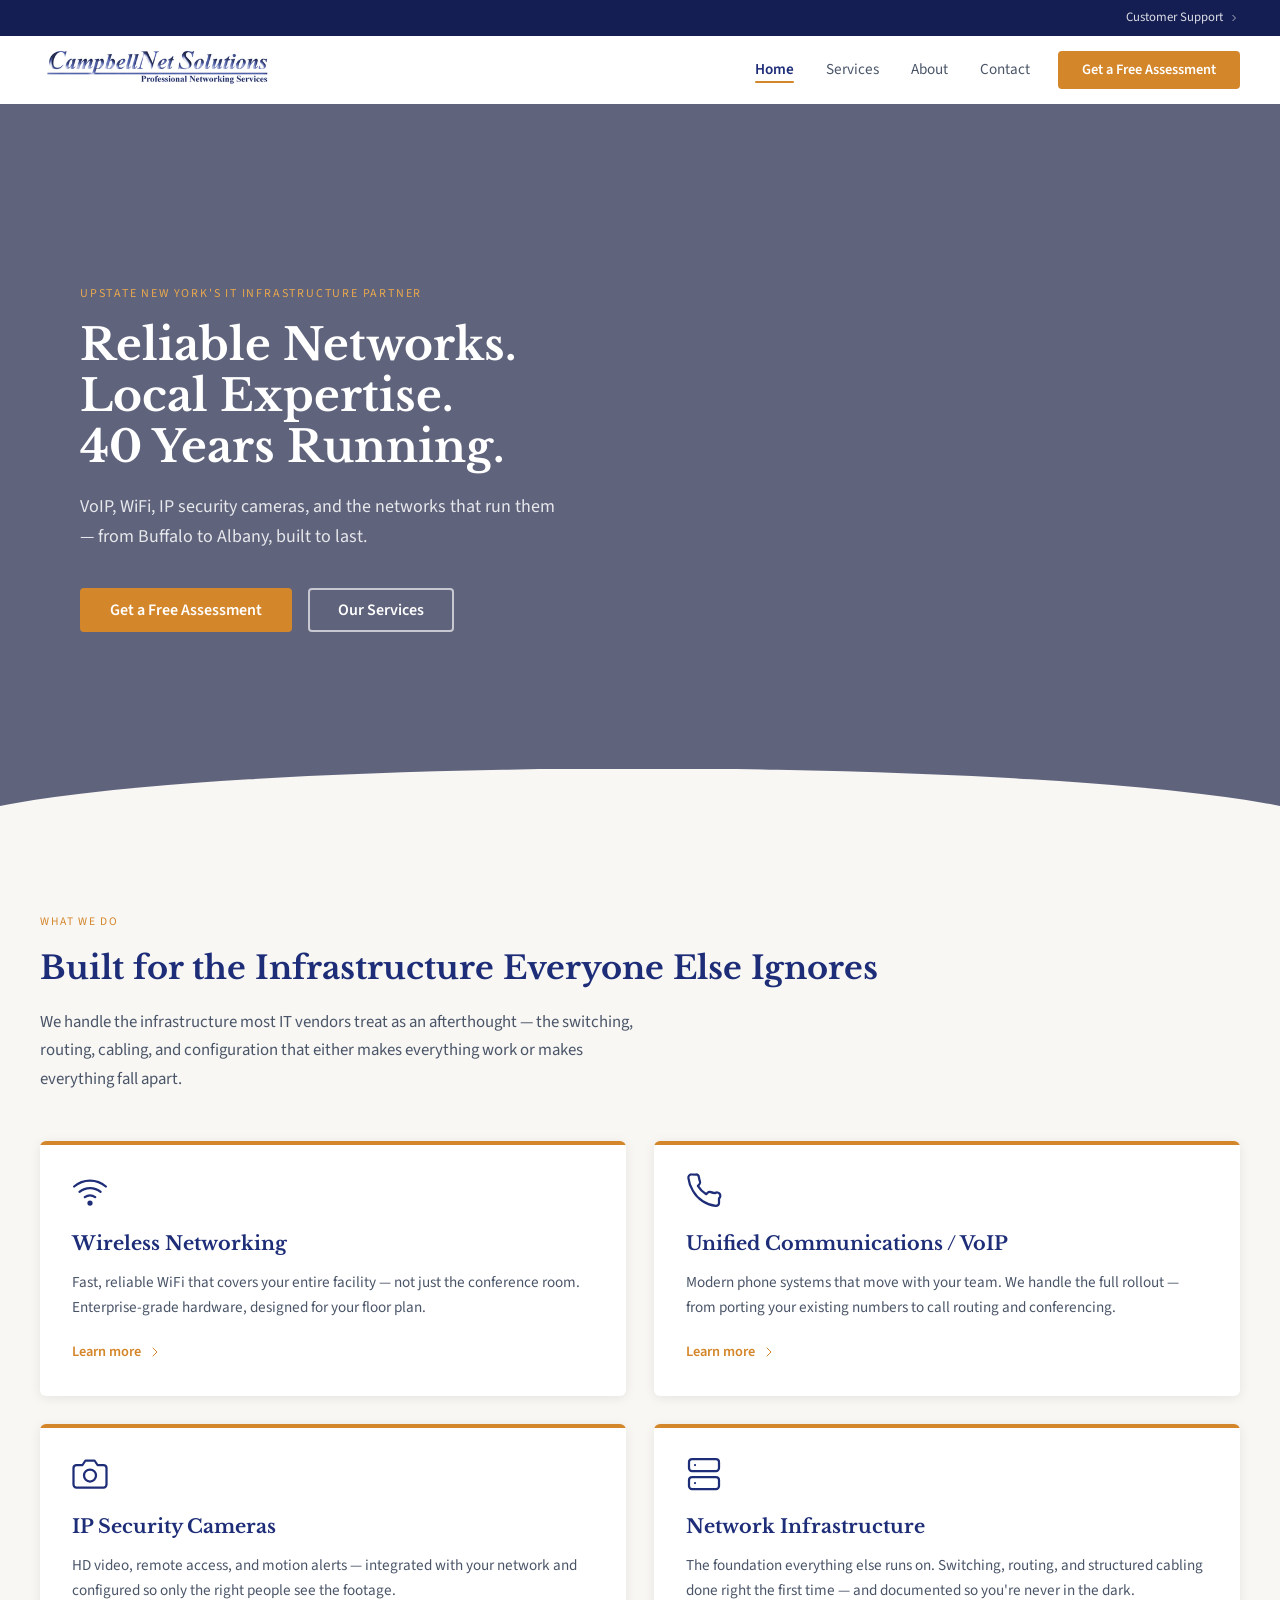
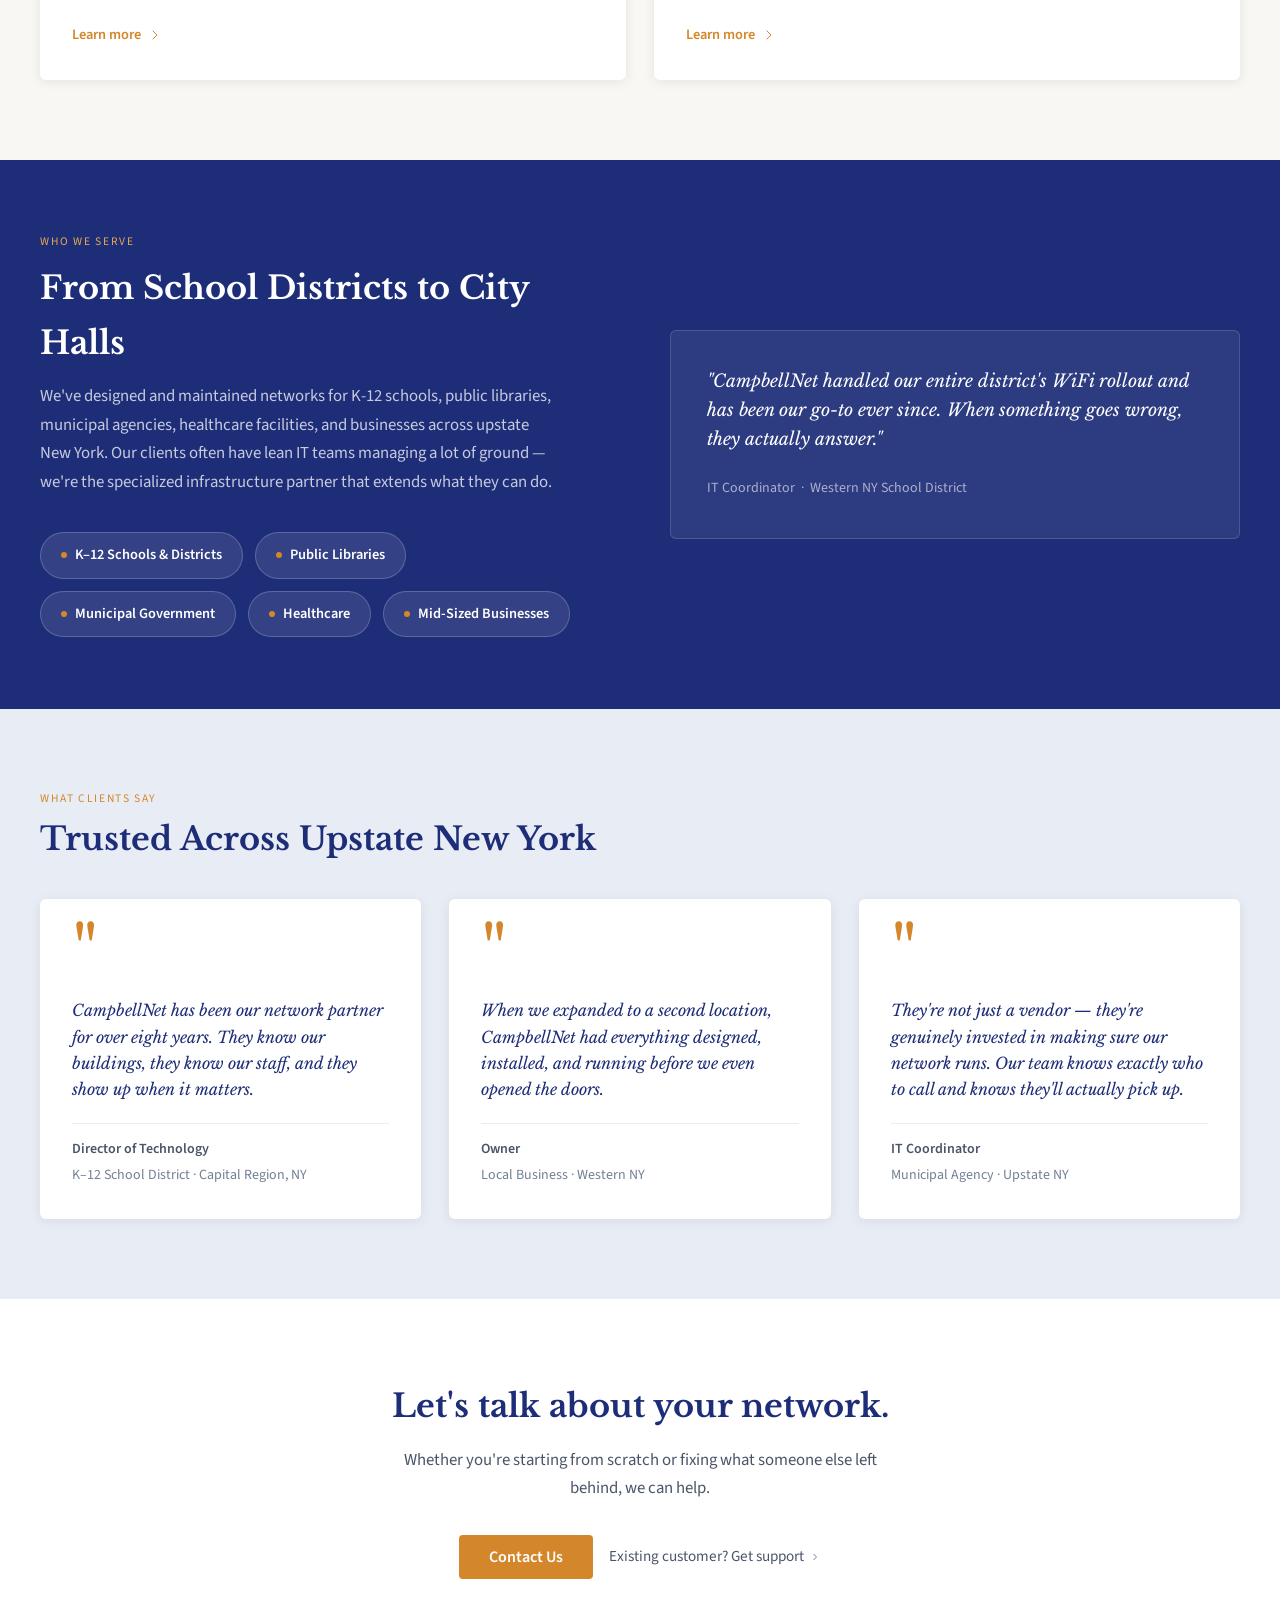
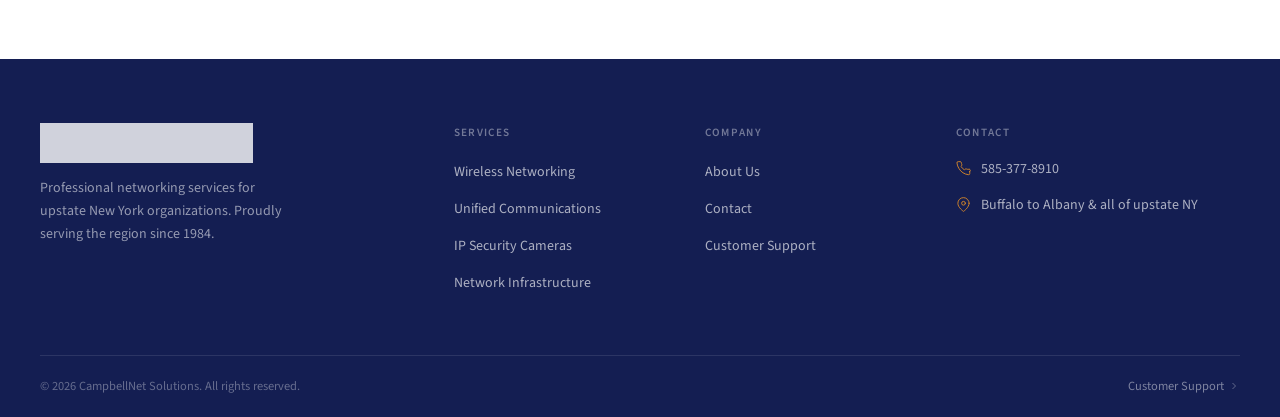
==== index.html @ 4799751d "Initial design system — colors, typography, components" ====
<!DOCTYPE html>
<html lang="en">
<head>
  <meta charset="UTF-8">
  <meta name="viewport" content="width=device-width, initial-scale=1.0">
  <title>CampbellNet Solutions — IT Infrastructure for Upstate New York</title>
  <meta name="description" content="VoIP, enterprise WiFi, IP security cameras, and network infrastructure for businesses, schools, and municipalities from Buffalo to Albany.">
  <link rel="preconnect" href="https://fonts.googleapis.com">
  <link rel="preconnect" href="https://fonts.gstatic.com" crossorigin>
  <link href="https://fonts.googleapis.com/css2?family=Libre+Baskerville:ital,wght@0,400;0,700;1,400&family=Source+Sans+3:wght@400;600;700&family=JetBrains+Mono:wght@400&display=swap" rel="stylesheet">
  <style>
    /* ============================================================
       DESIGN TOKENS
       ============================================================ */
    :root {
      --navy:        #1E2D78;
      --navy-deep:   #141E52;
      --navy-light:  #2E4099;
      --slate:       #4A5568;
      --slate-light: #718096;
      --warm-white:  #F8F7F4;
      --white:       #FFFFFF;
      --steel:       #E8EDF5;
      --amber:       #D4862A;
      --amber-light: #E8A84E;
      --font-display: 'Libre Baskerville', Georgia, serif;
      --font-body:    'Source Sans 3', system-ui, sans-serif;
      --radius:       6px;
      --radius-btn:   4px;
      --shadow:       0 2px 12px rgba(0,0,0,0.08);
      --shadow-hover: 0 6px 24px rgba(0,0,0,0.13);
      --max:          1200px;
    }

    /* ============================================================
       RESET & BASE
       ============================================================ */
    *, *::before, *::after { box-sizing: border-box; margin: 0; padding: 0; }
    html { font-size: 16px; scroll-behavior: smooth; }
    body { font-family: var(--font-body); color: var(--slate); background: var(--warm-white); line-height: 1.7; }
    img { max-width: 100%; display: block; }
    a { color: inherit; text-decoration: none; }

    /* ============================================================
       HEADER
       ============================================================ */
    .site-header {
      position: sticky;
      top: 0;
      z-index: 100;
      transition: box-shadow 200ms;
    }
    .site-header.scrolled { box-shadow: 0 2px 16px rgba(0,0,0,0.12); }

    .utility-bar {
      background: var(--navy-deep);
      height: 36px;
      display: flex;
      align-items: center;
      justify-content: flex-end;
      padding: 0 40px;
    }
    .utility-bar a {
      font-family: var(--font-body);
      font-size: 0.8rem;
      color: rgba(255,255,255,0.85);
      display: flex;
      align-items: center;
      gap: 5px;
      transition: color 200ms;
    }
    .utility-bar a:hover { color: var(--amber-light); }

    .nav-bar {
      background: var(--white);
      height: 68px;
      display: flex;
      align-items: center;
      justify-content: space-between;
      padding: 0 40px;
    }
    .nav-logo img { height: 44px; width: auto; }

    .nav-links {
      display: flex;
      align-items: center;
      gap: 32px;
      list-style: none;
    }
    .nav-links a {
      font-size: 0.95rem;
      color: var(--slate);
      position: relative;
      padding-bottom: 3px;
      transition: color 200ms;
    }
    .nav-links a:hover { color: var(--navy); }
    .nav-links a.active { color: var(--navy); font-weight: 600; }
    .nav-links a.active::after {
      content: '';
      position: absolute;
      bottom: 0; left: 0; right: 0;
      height: 2px;
      background: var(--amber);
      border-radius: 1px;
    }

    .nav-right { display: flex; align-items: center; gap: 28px; }

    /* ============================================================
       BUTTONS
       ============================================================ */
    .btn {
      display: inline-flex;
      align-items: center;
      gap: 8px;
      font-family: var(--font-body);
      font-weight: 600;
      font-size: 1rem;
      padding: 12px 28px;
      border-radius: var(--radius-btn);
      border: 2px solid transparent;
      cursor: pointer;
      transition: all 200ms ease;
      line-height: 1;
    }
    .btn-primary {
      background: var(--amber);
      color: white;
      border-color: var(--amber);
    }
    .btn-primary:hover {
      background: var(--amber-light);
      border-color: var(--amber-light);
      transform: translateY(-1px);
      box-shadow: 0 4px 16px rgba(212,134,42,0.3);
    }
    .btn-sm { padding: 10px 22px; font-size: 0.9rem; }
    .btn-ghost-white {
      background: transparent;
      color: white;
      border-color: rgba(255,255,255,0.65);
    }
    .btn-ghost-white:hover {
      background: rgba(255,255,255,0.12);
      border-color: white;
    }
    .btn-ghost {
      background: transparent;
      color: var(--navy);
      border-color: var(--navy);
    }
    .btn-ghost:hover { background: var(--navy); color: white; }

    /* ============================================================
       HERO
       ============================================================ */
    .hero {
      position: relative;
      min-height: 580px;
      display: flex;
      align-items: center;
      background-image: url('https://images.unsplash.com/photo-1497366216548-37526070297c?w=1600&q=80');
      background-size: cover;
      background-position: center 40%;
      overflow: hidden;
    }
    .hero::before {
      content: '';
      position: absolute;
      inset: 0;
      background: rgba(14, 20, 60, 0.65);
      z-index: 1;
    }
    .hero::after {
      content: '';
      position: absolute;
      bottom: -1px; left: 0; right: 0;
      height: 64px;
      background: var(--warm-white);
      clip-path: ellipse(55% 100% at 50% 100%);
      z-index: 2;
    }
    .hero-content {
      position: relative;
      z-index: 3;
      max-width: var(--max);
      margin: 0 auto;
      padding: 100px 40px 120px;
      width: 100%;
    }
    .hero-eyebrow {
      font-family: var(--font-body);
      font-size: 0.75rem;
      letter-spacing: 0.15em;
      text-transform: uppercase;
      color: var(--amber-light);
      display: block;
      margin-bottom: 16px;
    }
    .hero h1 {
      font-family: var(--font-display);
      font-size: clamp(2rem, 4vw, 2.75rem);
      font-weight: 700;
      color: white;
      line-height: 1.15;
      max-width: 580px;
      margin-bottom: 20px;
    }
    .hero-sub {
      font-size: 1.125rem;
      color: rgba(255,255,255,0.85);
      line-height: 1.65;
      max-width: 480px;
      margin-bottom: 36px;
    }
    .hero-ctas { display: flex; gap: 16px; flex-wrap: wrap; }

    /* ============================================================
       SECTIONS
       ============================================================ */
    section { padding: 80px 40px; }
    .inner { max-width: var(--max); margin: 0 auto; }
    .section-eyebrow {
      display: block;
      font-size: 0.72rem;
      letter-spacing: 0.14em;
      text-transform: uppercase;
      color: var(--amber);
      margin-bottom: 10px;
    }
    .section-head h2 {
      font-family: var(--font-display);
      font-size: clamp(1.6rem, 3vw, 2rem);
      font-weight: 700;
      color: var(--navy);
      line-height: 1.25;
      margin-bottom: 12px;
    }
    .section-head p {
      color: var(--slate);
      font-size: 1.05rem;
      max-width: 560px;
    }

    /* ============================================================
       SERVICES
       ============================================================ */
    .services-section { background: var(--warm-white); }
    .services-intro {
      max-width: var(--max);
      margin: 0 auto 48px;
    }
    .services-intro p {
      font-size: 1.05rem;
      color: var(--slate);
      max-width: 600px;
      margin-top: 8px;
    }
    .cards-grid {
      display: grid;
      grid-template-columns: repeat(2, 1fr);
      gap: 28px;
      max-width: var(--max);
      margin: 0 auto;
    }
    .card {
      background: var(--white);
      border-radius: var(--radius);
      box-shadow: var(--shadow);
      overflow: hidden;
      display: flex;
      flex-direction: column;
      position: relative;
      transition: box-shadow 200ms, transform 200ms;
    }
    .card::before {
      content: '';
      position: absolute;
      top: 0; left: 0; right: 0;
      height: 4px;
      background: var(--amber);
      transition: height 200ms;
    }
    .card:hover { box-shadow: var(--shadow-hover); transform: translateY(-2px); }
    .card:hover::before { height: 5px; }
    .card-body { padding: 32px; display: flex; flex-direction: column; flex: 1; }
    .card-icon {
      width: 36px; height: 36px;
      color: var(--navy);
      margin-bottom: 18px;
    }
    .card h3 {
      font-family: var(--font-display);
      font-size: 1.2rem;
      font-weight: 700;
      color: var(--navy);
      margin-bottom: 10px;
    }
    .card p {
      color: var(--slate);
      font-size: 0.95rem;
      line-height: 1.65;
      flex: 1;
      margin-bottom: 20px;
    }
    .card-link {
      font-weight: 600;
      font-size: 0.9rem;
      color: var(--amber);
      display: inline-flex;
      align-items: center;
      gap: 6px;
      transition: gap 200ms, color 200ms;
      margin-top: auto;
    }
    .card-link:hover { gap: 10px; color: var(--amber-light); }

    /* ============================================================
       VERTICALS
       ============================================================ */
    .verticals-section {
      background: var(--navy);
      padding: 72px 40px;
    }
    .verticals-section .section-head h2 { color: white; }
    .verticals-section .section-head p { color: rgba(255,255,255,0.75); max-width: 600px; }
    .verticals-section .section-eyebrow { color: var(--amber-light); }

    .verticals-layout {
      display: grid;
      grid-template-columns: 1fr 1fr;
      gap: 60px;
      align-items: center;
      max-width: var(--max);
      margin: 0 auto;
    }
    .verticals-pills {
      display: flex;
      flex-wrap: wrap;
      gap: 12px;
      margin-top: 36px;
    }
    .pill {
      background: rgba(255,255,255,0.1);
      border: 1px solid rgba(255,255,255,0.2);
      border-radius: 24px;
      padding: 10px 20px;
      color: white;
      font-size: 0.9rem;
      font-weight: 600;
      display: flex;
      align-items: center;
      gap: 8px;
      transition: background 200ms, border-color 200ms;
      cursor: default;
    }
    .pill:hover { background: rgba(255,255,255,0.18); border-color: var(--amber); }
    .pill-dot { width: 6px; height: 6px; background: var(--amber); border-radius: 50%; flex-shrink: 0; }

    .verticals-callout {
      background: rgba(255,255,255,0.07);
      border: 1px solid rgba(255,255,255,0.15);
      border-radius: var(--radius);
      padding: 36px;
    }
    .verticals-callout p {
      font-family: var(--font-display);
      font-style: italic;
      font-size: 1.1rem;
      color: white;
      line-height: 1.65;
      margin-bottom: 20px;
    }
    .verticals-callout .attr {
      font-size: 0.875rem;
      color: rgba(255,255,255,0.6);
    }

    /* ============================================================
       TESTIMONIALS
       ============================================================ */
    .testimonials-section { background: var(--steel); }
    .testimonials-grid {
      display: grid;
      grid-template-columns: repeat(3, 1fr);
      gap: 28px;
      max-width: var(--max);
      margin: 40px auto 0;
    }
    .testimonial {
      background: var(--white);
      border-radius: var(--radius);
      padding: 32px;
      box-shadow: var(--shadow);
    }
    .quote-mark {
      font-family: var(--font-display);
      font-size: 4.5rem;
      color: var(--amber);
      line-height: 0.7;
      margin-bottom: 16px;
      display: block;
    }
    .testimonial blockquote {
      font-family: var(--font-display);
      font-style: italic;
      font-size: 1rem;
      color: var(--navy);
      line-height: 1.65;
      margin-bottom: 20px;
    }
    .testimonial .attr {
      font-size: 0.875rem;
      color: var(--slate-light);
      border-top: 1px solid var(--steel);
      padding-top: 14px;
    }
    .testimonial .attr strong {
      display: block;
      color: var(--slate);
      font-weight: 600;
      margin-bottom: 2px;
    }

    /* ============================================================
       BOTTOM CTA BAND
       ============================================================ */
    .cta-band {
      background: var(--white);
      padding: 80px 40px;
      text-align: center;
    }
    .cta-band h2 {
      font-family: var(--font-display);
      font-size: clamp(1.5rem, 3vw, 2rem);
      font-weight: 700;
      color: var(--navy);
      margin-bottom: 12px;
    }
    .cta-band p {
      color: var(--slate);
      font-size: 1.05rem;
      max-width: 480px;
      margin: 0 auto 32px;
    }
    .cta-band-actions {
      display: flex;
      gap: 16px;
      justify-content: center;
      flex-wrap: wrap;
      align-items: center;
    }
    .cta-text-link {
      font-size: 0.95rem;
      color: var(--slate);
      display: flex;
      align-items: center;
      gap: 5px;
      transition: color 200ms;
    }
    .cta-text-link:hover { color: var(--navy); }

    /* ============================================================
       FOOTER
       ============================================================ */
    .site-footer {
      background: var(--navy-deep);
      color: white;
      padding: 64px 40px 0;
    }
    .footer-grid {
      display: grid;
      grid-template-columns: 1.8fr 1fr 1fr 1.4fr;
      gap: 48px;
      max-width: var(--max);
      margin: 0 auto;
      padding-bottom: 48px;
    }
    .footer-logo img {
      height: 40px;
      width: auto;
      margin-bottom: 14px;
      filter: brightness(0) invert(1);
      opacity: 0.8;
    }
    .footer-tagline {
      font-size: 0.875rem;
      color: rgba(255,255,255,0.55);
      line-height: 1.65;
      max-width: 260px;
    }
    .footer-col h4 {
      font-size: 0.7rem;
      font-weight: 600;
      letter-spacing: 0.12em;
      text-transform: uppercase;
      color: rgba(255,255,255,0.4);
      margin-bottom: 16px;
    }
    .footer-col ul { list-style: none; }
    .footer-col ul li { margin-bottom: 10px; }
    .footer-col ul a {
      font-size: 0.875rem;
      color: rgba(255,255,255,0.65);
      transition: color 200ms;
    }
    .footer-col ul a:hover { color: var(--amber-light); }

    .footer-contact-item {
      display: flex;
      align-items: flex-start;
      gap: 10px;
      margin-bottom: 12px;
      font-size: 0.875rem;
      color: rgba(255,255,255,0.65);
    }
    .footer-contact-item svg {
      width: 15px; height: 15px;
      stroke: var(--amber);
      fill: none;
      stroke-width: 1.5;
      flex-shrink: 0;
      margin-top: 3px;
    }

    .footer-bottom {
      border-top: 1px solid rgba(255,255,255,0.1);
      max-width: var(--max);
      margin: 0 auto;
      padding: 20px 0;
      display: flex;
      justify-content: space-between;
      align-items: center;
    }
    .footer-bottom-copy {
      font-size: 0.78rem;
      color: rgba(255,255,255,0.35);
    }
    .footer-support-link {
      font-size: 0.78rem;
      color: rgba(255,255,255,0.45);
      display: flex;
      align-items: center;
      gap: 4px;
      transition: color 200ms;
    }
    .footer-support-link:hover { color: var(--amber-light); }

    /* ============================================================
       SCROLL REVEAL
       ============================================================ */
    .reveal {
      opacity: 0;
      transform: translateY(20px);
      transition: opacity 500ms ease, transform 500ms ease;
    }
    .reveal.visible { opacity: 1; transform: translateY(0); }

    /* ============================================================
       RESPONSIVE
       ============================================================ */
    @media (max-width: 900px) {
      section { padding: 48px 24px; }
      .utility-bar, .nav-bar { padding: 0 24px; }
      .hero-content { padding: 72px 24px 96px; }
      .cards-grid { grid-template-columns: 1fr; }
      .testimonials-grid { grid-template-columns: 1fr; }
      .verticals-layout { grid-template-columns: 1fr; gap: 32px; }
      .footer-grid { grid-template-columns: 1fr 1fr; }
      .nav-links, .nav-right .btn-primary { display: none; }
    }
    @media (max-width: 600px) {
      .footer-grid { grid-template-columns: 1fr; }
      .hero h1 { font-size: 1.8rem; }
    }

    /* SVG helpers */
    .icon { width: 36px; height: 36px; stroke: currentColor; fill: none; stroke-width: 1.5; stroke-linecap: round; stroke-linejoin: round; }
    .icon-sm { width: 16px; height: 16px; stroke: currentColor; fill: none; stroke-width: 1.5; stroke-linecap: round; stroke-linejoin: round; }
    .icon-xs { width: 12px; height: 12px; stroke: currentColor; fill: none; stroke-width: 1.5; }
  </style>
</head>
<body>

  <!-- ============================================================
       HEADER
       ============================================================ -->
  <header class="site-header" id="site-header">
    <div class="utility-bar">
      <a href="/support">
        Customer Support
        <svg class="icon-xs" viewBox="0 0 24 24" stroke="currentColor" fill="none" stroke-width="1.5"><polyline points="9 18 15 12 9 6"/></svg>
      </a>
    </div>
    <nav class="nav-bar">
      <a href="/" class="nav-logo">
        <img src="campbellnet-logo.png" alt="CampbellNet Solutions">
      </a>
      <div class="nav-right">
        <ul class="nav-links">
          <li><a href="/" class="active">Home</a></li>
          <li><a href="/services">Services</a></li>
          <li><a href="/about">About</a></li>
          <li><a href="/contact">Contact</a></li>
        </ul>
        <a href="/contact" class="btn btn-primary btn-sm">Get a Free Assessment</a>
      </div>
    </nav>
  </header>

  <!-- ============================================================
       HERO
       ============================================================ -->
  <section class="hero">
    <div class="hero-content">
      <span class="hero-eyebrow">Upstate New York's IT Infrastructure Partner</span>
      <h1>Reliable Networks.<br>Local Expertise.<br>40 Years Running.</h1>
      <p class="hero-sub">VoIP, WiFi, IP security cameras, and the networks that run them — from Buffalo to Albany, built to last.</p>
      <div class="hero-ctas">
        <a href="/contact" class="btn btn-primary">Get a Free Assessment</a>
        <a href="/services" class="btn btn-ghost-white">Our Services</a>
      </div>
    </div>
  </section>

  <!-- ============================================================
       SERVICES OVERVIEW
       ============================================================ -->
  <section class="services-section">
    <div class="inner">
      <div class="services-intro reveal">
        <span class="section-eyebrow">What We Do</span>
        <h2 style="font-family: var(--font-display); font-size: clamp(1.6rem, 3vw, 2rem); font-weight: 700; color: var(--navy); margin-bottom: 12px;">Built for the Infrastructure Everyone Else Ignores</h2>
        <p>We handle the infrastructure most IT vendors treat as an afterthought — the switching, routing, cabling, and configuration that either makes everything work or makes everything fall apart.</p>
      </div>
      <div class="cards-grid">

        <div class="card reveal">
          <div class="card-body">
            <svg class="card-icon icon" viewBox="0 0 24 24">
              <path d="M5 12.55a11 11 0 0 1 14.08 0"/>
              <path d="M1.42 9a16 16 0 0 1 21.16 0"/>
              <path d="M8.53 16.11a6 6 0 0 1 6.95 0"/>
              <circle cx="12" cy="20" r="1" fill="currentColor"/>
            </svg>
            <h3>Wireless Networking</h3>
            <p>Fast, reliable WiFi that covers your entire facility — not just the conference room. Enterprise-grade hardware, designed for your floor plan.</p>
            <a href="/services#wifi" class="card-link">
              Learn more
              <svg class="icon-sm" viewBox="0 0 24 24"><polyline points="9 18 15 12 9 6"/></svg>
            </a>
          </div>
        </div>

        <div class="card reveal">
          <div class="card-body">
            <svg class="card-icon icon" viewBox="0 0 24 24">
              <path d="M22 16.92v3a2 2 0 0 1-2.18 2 19.79 19.79 0 0 1-8.63-3.07A19.5 19.5 0 0 1 4.69 12 19.79 19.79 0 0 1 1.61 3.42 2 2 0 0 1 3.6 1h3a2 2 0 0 1 2 1.72 12.84 12.84 0 0 0 .7 2.81 2 2 0 0 1-.45 2.11L7.91 8.55a16 16 0 0 0 5.59 5.59l.95-.95a2 2 0 0 1 2.11-.45 12.84 12.84 0 0 0 2.81.7A2 2 0 0 1 22 16.92z"/>
            </svg>
            <h3>Unified Communications / VoIP</h3>
            <p>Modern phone systems that move with your team. We handle the full rollout — from porting your existing numbers to call routing and conferencing.</p>
            <a href="/services#voip" class="card-link">
              Learn more
              <svg class="icon-sm" viewBox="0 0 24 24"><polyline points="9 18 15 12 9 6"/></svg>
            </a>
          </div>
        </div>

        <div class="card reveal">
          <div class="card-body">
            <svg class="card-icon icon" viewBox="0 0 24 24">
              <path d="M23 19a2 2 0 0 1-2 2H3a2 2 0 0 1-2-2V8a2 2 0 0 1 2-2h4l2-3h6l2 3h4a2 2 0 0 1 2 2z"/>
              <circle cx="12" cy="13" r="4"/>
            </svg>
            <h3>IP Security Cameras</h3>
            <p>HD video, remote access, and motion alerts — integrated with your network and configured so only the right people see the footage.</p>
            <a href="/services#cameras" class="card-link">
              Learn more
              <svg class="icon-sm" viewBox="0 0 24 24"><polyline points="9 18 15 12 9 6"/></svg>
            </a>
          </div>
        </div>

        <div class="card reveal">
          <div class="card-body">
            <svg class="card-icon icon" viewBox="0 0 24 24">
              <rect x="2" y="2" width="20" height="8" rx="2" ry="2"/>
              <rect x="2" y="14" width="20" height="8" rx="2" ry="2"/>
              <line x1="6" y1="6" x2="6.01" y2="6"/>
              <line x1="6" y1="18" x2="6.01" y2="18"/>
            </svg>
            <h3>Network Infrastructure</h3>
            <p>The foundation everything else runs on. Switching, routing, and structured cabling done right the first time — and documented so you're never in the dark.</p>
            <a href="/services#network" class="card-link">
              Learn more
              <svg class="icon-sm" viewBox="0 0 24 24"><polyline points="9 18 15 12 9 6"/></svg>
            </a>
          </div>
        </div>

      </div>
    </div>
  </section>

  <!-- ============================================================
       VERTICALS / WHO WE SERVE
       ============================================================ -->
  <section class="verticals-section">
    <div class="verticals-layout">
      <div class="reveal">
        <span class="section-eyebrow">Who We Serve</span>
        <h2 style="font-family: var(--font-display); font-size: clamp(1.6rem, 3vw, 2rem); font-weight: 700; color: white; margin-bottom: 12px;">From School Districts to City Halls</h2>
        <p style="color: rgba(255,255,255,0.75); font-size: 1.05rem; max-width: 520px;">We've designed and maintained networks for K-12 schools, public libraries, municipal agencies, healthcare facilities, and businesses across upstate New York. Our clients often have lean IT teams managing a lot of ground — we're the specialized infrastructure partner that extends what they can do.</p>
        <div class="verticals-pills">
          <span class="pill"><span class="pill-dot"></span>K–12 Schools &amp; Districts</span>
          <span class="pill"><span class="pill-dot"></span>Public Libraries</span>
          <span class="pill"><span class="pill-dot"></span>Municipal Government</span>
          <span class="pill"><span class="pill-dot"></span>Healthcare</span>
          <span class="pill"><span class="pill-dot"></span>Mid-Sized Businesses</span>
        </div>
      </div>
      <div class="verticals-callout reveal">
        <p>"CampbellNet handled our entire district's WiFi rollout and has been our go-to ever since. When something goes wrong, they actually answer."</p>
        <span class="attr">IT Coordinator &nbsp;·&nbsp; Western NY School District</span>
      </div>
    </div>
  </section>

  <!-- ============================================================
       TESTIMONIALS
       ============================================================ -->
  <section class="testimonials-section">
    <div class="inner">
      <div class="section-head reveal">
        <span class="section-eyebrow">What Clients Say</span>
        <h2>Trusted Across Upstate New York</h2>
      </div>
      <div class="testimonials-grid">

        <div class="testimonial reveal">
          <span class="quote-mark">"</span>
          <blockquote>CampbellNet has been our network partner for over eight years. They know our buildings, they know our staff, and they show up when it matters.</blockquote>
          <div class="attr">
            <strong>Director of Technology</strong>
            K–12 School District · Capital Region, NY
          </div>
        </div>

        <div class="testimonial reveal">
          <span class="quote-mark">"</span>
          <blockquote>When we expanded to a second location, CampbellNet had everything designed, installed, and running before we even opened the doors.</blockquote>
          <div class="attr">
            <strong>Owner</strong>
            Local Business · Western NY
          </div>
        </div>

        <div class="testimonial reveal">
          <span class="quote-mark">"</span>
          <blockquote>They're not just a vendor — they're genuinely invested in making sure our network runs. Our team knows exactly who to call and knows they'll actually pick up.</blockquote>
          <div class="attr">
            <strong>IT Coordinator</strong>
            Municipal Agency · Upstate NY
          </div>
        </div>

      </div>
    </div>
  </section>

  <!-- ============================================================
       BOTTOM CTA
       ============================================================ -->
  <div class="cta-band">
    <div class="inner">
      <h2 class="reveal">Let's talk about your network.</h2>
      <p class="reveal">Whether you're starting from scratch or fixing what someone else left behind, we can help.</p>
      <div class="cta-band-actions reveal">
        <a href="/contact" class="btn btn-primary">Contact Us</a>
        <a href="/support" class="cta-text-link">
          Existing customer? Get support
          <svg class="icon-xs" style="stroke:currentColor;fill:none;stroke-width:1.5;" viewBox="0 0 24 24"><polyline points="9 18 15 12 9 6"/></svg>
        </a>
      </div>
    </div>
  </div>

  <!-- ============================================================
       FOOTER
       ============================================================ -->
  <footer class="site-footer">
    <div class="footer-grid">

      <div>
        <div class="footer-logo">
          <img src="campbellnet-logo.png" alt="CampbellNet Solutions">
        </div>
        <p class="footer-tagline">Professional networking services for upstate New York organizations. Proudly serving the region since 1984.</p>
      </div>

      <div class="footer-col">
        <h4>Services</h4>
        <ul>
          <li><a href="/services#wifi">Wireless Networking</a></li>
          <li><a href="/services#voip">Unified Communications</a></li>
          <li><a href="/services#cameras">IP Security Cameras</a></li>
          <li><a href="/services#network">Network Infrastructure</a></li>
        </ul>
      </div>

      <div class="footer-col">
        <h4>Company</h4>
        <ul>
          <li><a href="/about">About Us</a></li>
          <li><a href="/contact">Contact</a></li>
          <li><a href="/support">Customer Support</a></li>
        </ul>
      </div>

      <div class="footer-col">
        <h4>Contact</h4>
        <div class="footer-contact-item">
          <svg viewBox="0 0 24 24" stroke-linecap="round" stroke-linejoin="round"><path d="M22 16.92v3a2 2 0 0 1-2.18 2 19.79 19.79 0 0 1-8.63-3.07A19.5 19.5 0 0 1 4.69 12 19.79 19.79 0 0 1 1.61 3.42 2 2 0 0 1 3.6 1h3a2 2 0 0 1 2 1.72 12.84 12.84 0 0 0 .7 2.81 2 2 0 0 1-.45 2.11L7.91 8.55a16 16 0 0 0 5.59 5.59l.95-.95a2 2 0 0 1 2.11-.45 12.84 12.84 0 0 0 2.81.7A2 2 0 0 1 22 16.92z"/></svg>
          585-377-8910
        </div>
        <div class="footer-contact-item">
          <svg viewBox="0 0 24 24" stroke-linecap="round" stroke-linejoin="round"><path d="M21 10c0 7-9 13-9 13s-9-6-9-13a9 9 0 0 1 18 0z"/><circle cx="12" cy="10" r="3"/></svg>
          Buffalo to Albany &amp; all of upstate NY
        </div>
      </div>

    </div>
    <div class="footer-bottom">
      <span class="footer-bottom-copy">© 2026 CampbellNet Solutions. All rights reserved.</span>
      <a href="/support" class="footer-support-link">
        Customer Support
        <svg class="icon-xs" style="stroke:currentColor;fill:none;stroke-width:1.5;" viewBox="0 0 24 24"><polyline points="9 18 15 12 9 6"/></svg>
      </a>
    </div>
  </footer>

  <!-- ============================================================
       SCRIPTS
       ============================================================ -->
  <script>
    // Sticky header shadow on scroll
    const header = document.getElementById('site-header');
    window.addEventListener('scroll', () => {
      header.classList.toggle('scrolled', window.scrollY > 10);
    }, { passive: true });

    // Scroll reveal
    const observer = new IntersectionObserver((entries) => {
      entries.forEach((entry, i) => {
        if (entry.isIntersecting) {
          setTimeout(() => entry.target.classList.add('visible'), i * 80);
          observer.unobserve(entry.target);
        }
      });
    }, { threshold: 0.1 });

    document.querySelectorAll('.reveal').forEach(el => observer.observe(el));
  </script>

</body>
</html>
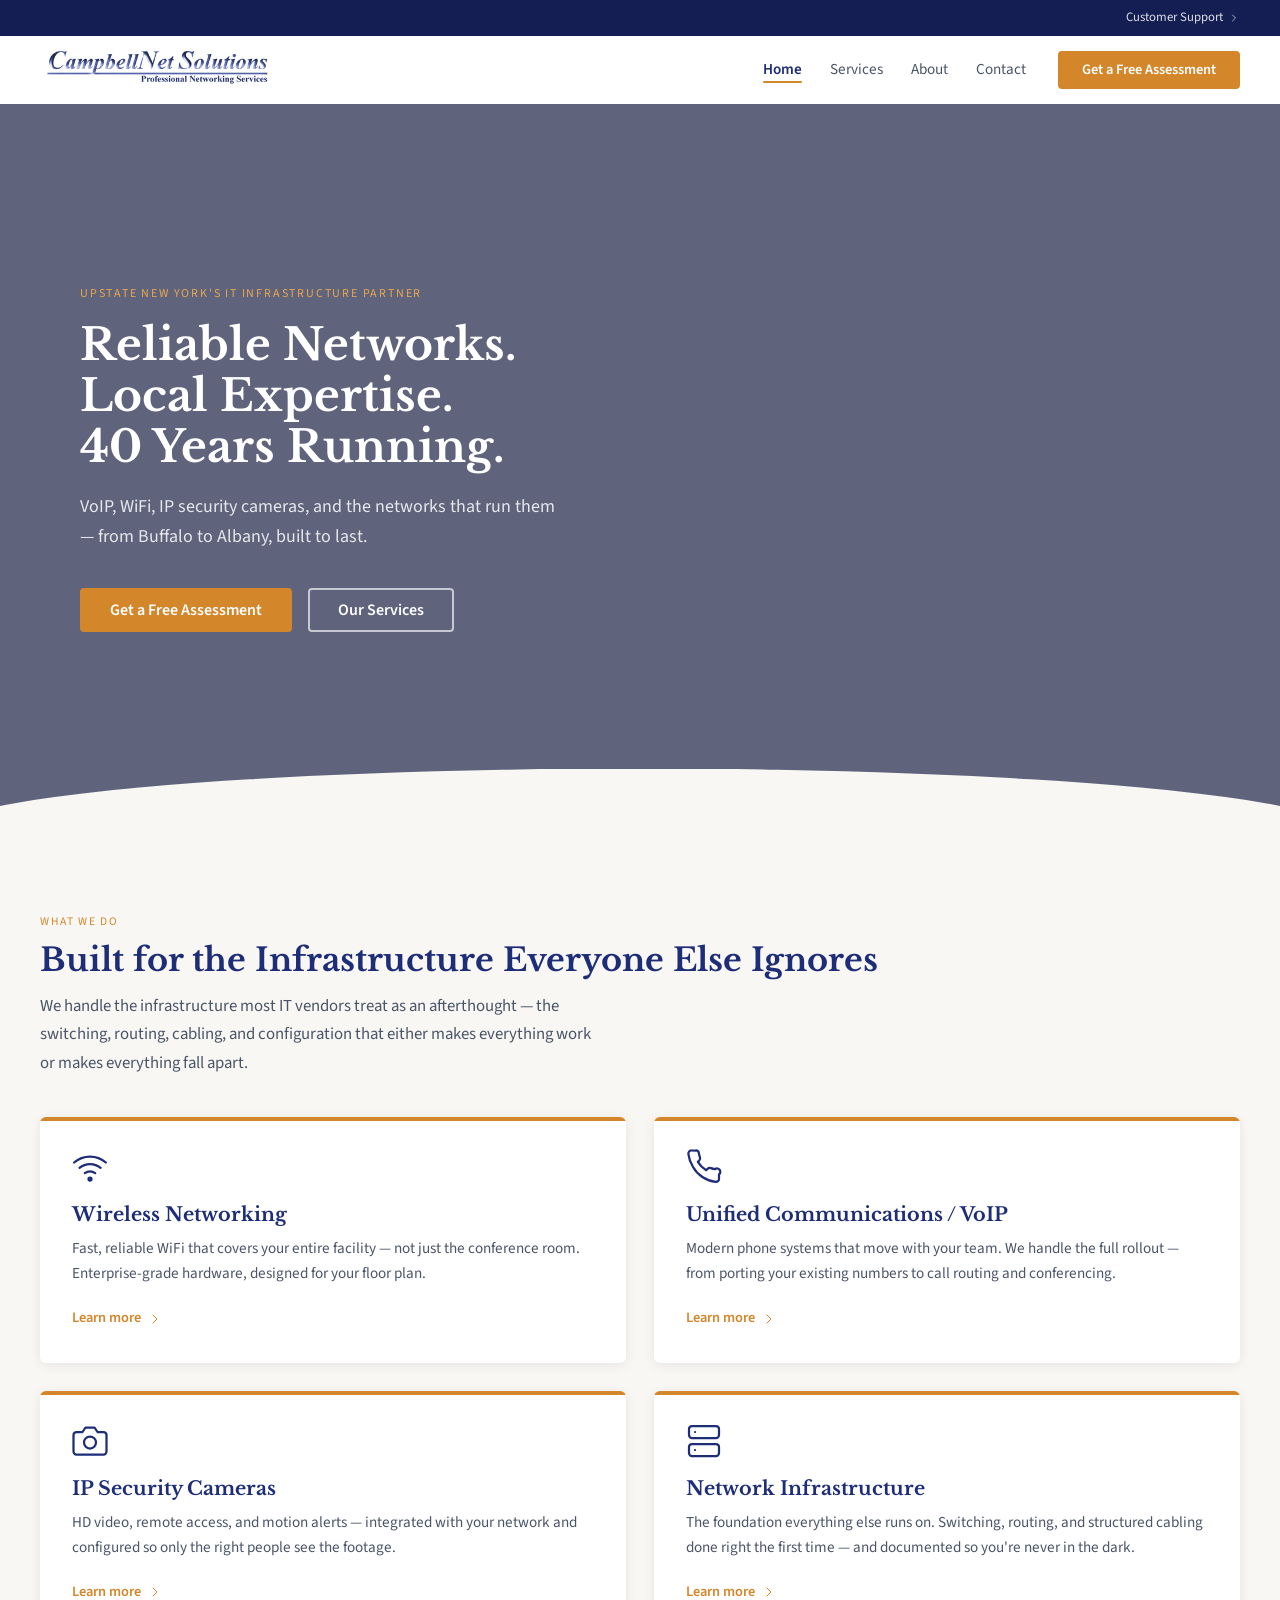
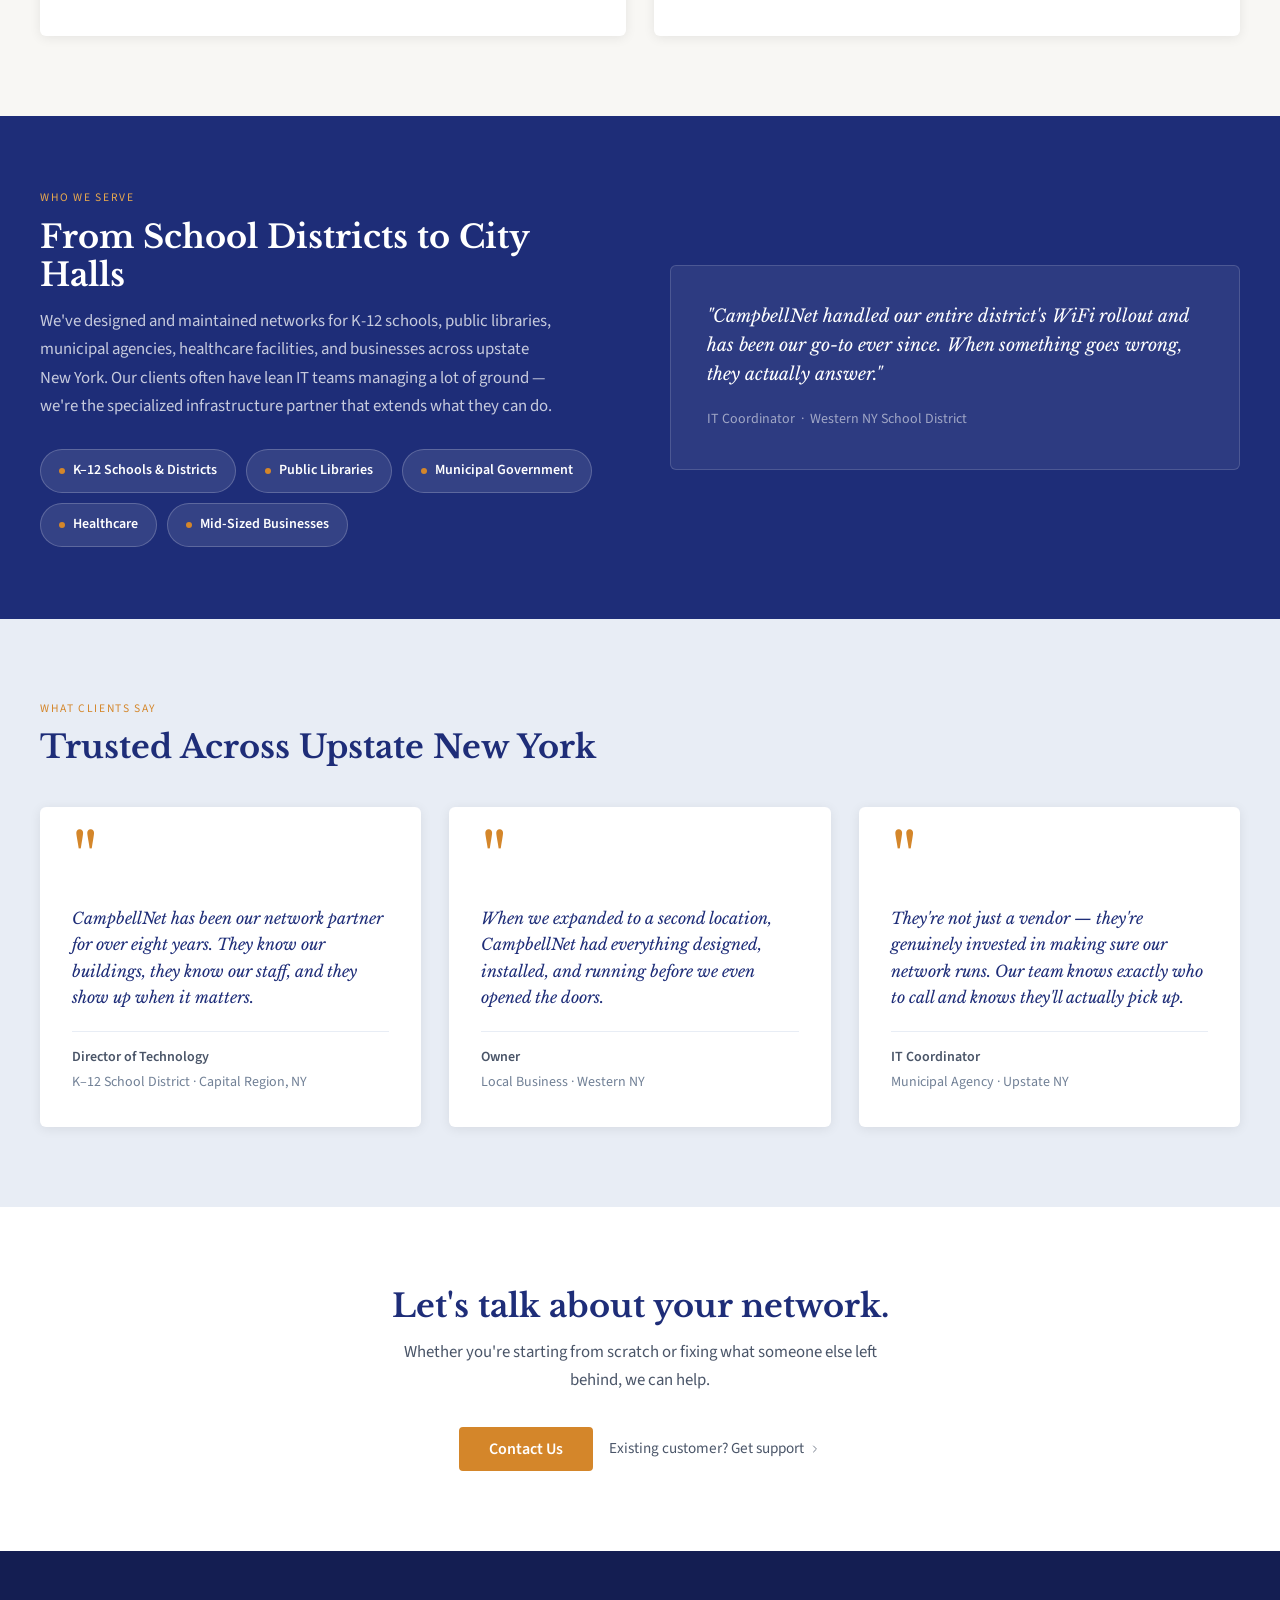
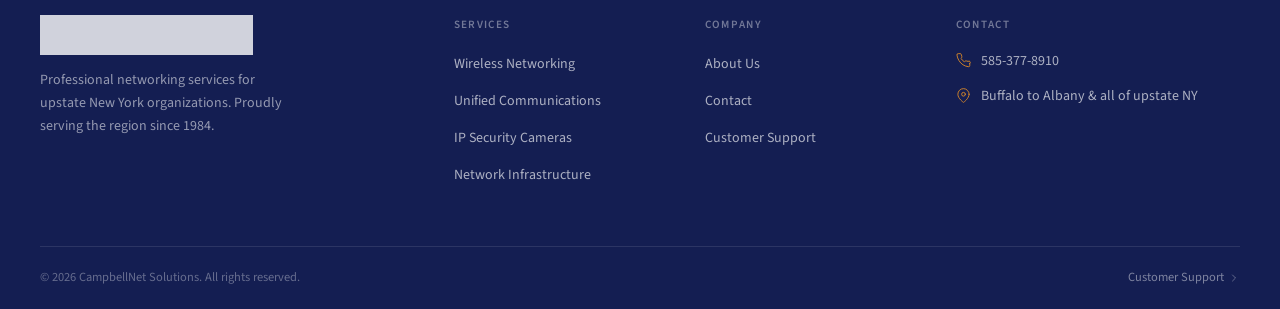
==== commit 3e402ad4: "Fix nav links, shared stylesheet, vercel routing" ====
--- a/index.html
+++ b/index.html
@@ -7,154 +7,10 @@
   <meta name="description" content="VoIP, enterprise WiFi, IP security cameras, and network infrastructure for businesses, schools, and municipalities from Buffalo to Albany.">
   <link rel="preconnect" href="https://fonts.googleapis.com">
   <link rel="preconnect" href="https://fonts.gstatic.com" crossorigin>
-  <link href="https://fonts.googleapis.com/css2?family=Libre+Baskerville:ital,wght@0,400;0,700;1,400&family=Source+Sans+3:wght@400;600;700&family=JetBrains+Mono:wght@400&display=swap" rel="stylesheet">
+  <link href="https://fonts.googleapis.com/css2?family=Libre+Baskerville:ital,wght@0,400;0,700;1,400&family=Source+Sans+3:wght@400;600;700&display=swap" rel="stylesheet">
+  <link rel="stylesheet" href="styles.css">
   <style>
-    /* ============================================================
-       DESIGN TOKENS
-       ============================================================ */
-    :root {
-      --navy:        #1E2D78;
-      --navy-deep:   #141E52;
-      --navy-light:  #2E4099;
-      --slate:       #4A5568;
-      --slate-light: #718096;
-      --warm-white:  #F8F7F4;
-      --white:       #FFFFFF;
-      --steel:       #E8EDF5;
-      --amber:       #D4862A;
-      --amber-light: #E8A84E;
-      --font-display: 'Libre Baskerville', Georgia, serif;
-      --font-body:    'Source Sans 3', system-ui, sans-serif;
-      --radius:       6px;
-      --radius-btn:   4px;
-      --shadow:       0 2px 12px rgba(0,0,0,0.08);
-      --shadow-hover: 0 6px 24px rgba(0,0,0,0.13);
-      --max:          1200px;
-    }
-
-    /* ============================================================
-       RESET & BASE
-       ============================================================ */
-    *, *::before, *::after { box-sizing: border-box; margin: 0; padding: 0; }
-    html { font-size: 16px; scroll-behavior: smooth; }
-    body { font-family: var(--font-body); color: var(--slate); background: var(--warm-white); line-height: 1.7; }
-    img { max-width: 100%; display: block; }
-    a { color: inherit; text-decoration: none; }
-
-    /* ============================================================
-       HEADER
-       ============================================================ */
-    .site-header {
-      position: sticky;
-      top: 0;
-      z-index: 100;
-      transition: box-shadow 200ms;
-    }
-    .site-header.scrolled { box-shadow: 0 2px 16px rgba(0,0,0,0.12); }
-
-    .utility-bar {
-      background: var(--navy-deep);
-      height: 36px;
-      display: flex;
-      align-items: center;
-      justify-content: flex-end;
-      padding: 0 40px;
-    }
-    .utility-bar a {
-      font-family: var(--font-body);
-      font-size: 0.8rem;
-      color: rgba(255,255,255,0.85);
-      display: flex;
-      align-items: center;
-      gap: 5px;
-      transition: color 200ms;
-    }
-    .utility-bar a:hover { color: var(--amber-light); }
-
-    .nav-bar {
-      background: var(--white);
-      height: 68px;
-      display: flex;
-      align-items: center;
-      justify-content: space-between;
-      padding: 0 40px;
-    }
-    .nav-logo img { height: 44px; width: auto; }
-
-    .nav-links {
-      display: flex;
-      align-items: center;
-      gap: 32px;
-      list-style: none;
-    }
-    .nav-links a {
-      font-size: 0.95rem;
-      color: var(--slate);
-      position: relative;
-      padding-bottom: 3px;
-      transition: color 200ms;
-    }
-    .nav-links a:hover { color: var(--navy); }
-    .nav-links a.active { color: var(--navy); font-weight: 600; }
-    .nav-links a.active::after {
-      content: '';
-      position: absolute;
-      bottom: 0; left: 0; right: 0;
-      height: 2px;
-      background: var(--amber);
-      border-radius: 1px;
-    }
-
-    .nav-right { display: flex; align-items: center; gap: 28px; }
-
-    /* ============================================================
-       BUTTONS
-       ============================================================ */
-    .btn {
-      display: inline-flex;
-      align-items: center;
-      gap: 8px;
-      font-family: var(--font-body);
-      font-weight: 600;
-      font-size: 1rem;
-      padding: 12px 28px;
-      border-radius: var(--radius-btn);
-      border: 2px solid transparent;
-      cursor: pointer;
-      transition: all 200ms ease;
-      line-height: 1;
-    }
-    .btn-primary {
-      background: var(--amber);
-      color: white;
-      border-color: var(--amber);
-    }
-    .btn-primary:hover {
-      background: var(--amber-light);
-      border-color: var(--amber-light);
-      transform: translateY(-1px);
-      box-shadow: 0 4px 16px rgba(212,134,42,0.3);
-    }
-    .btn-sm { padding: 10px 22px; font-size: 0.9rem; }
-    .btn-ghost-white {
-      background: transparent;
-      color: white;
-      border-color: rgba(255,255,255,0.65);
-    }
-    .btn-ghost-white:hover {
-      background: rgba(255,255,255,0.12);
-      border-color: white;
-    }
-    .btn-ghost {
-      background: transparent;
-      color: var(--navy);
-      border-color: var(--navy);
-    }
-    .btn-ghost:hover { background: var(--navy); color: white; }
-
-    /* ============================================================
-       HERO
-       ============================================================ */
+    /* Homepage-specific styles */
     .hero {
       position: relative;
       min-height: 580px;
@@ -190,7 +46,6 @@
       width: 100%;
     }
     .hero-eyebrow {
-      font-family: var(--font-body);
       font-size: 0.75rem;
       letter-spacing: 0.15em;
       text-transform: uppercase;
@@ -216,117 +71,17 @@
     }
     .hero-ctas { display: flex; gap: 16px; flex-wrap: wrap; }
 
-    /* ============================================================
-       SECTIONS
-       ============================================================ */
-    section { padding: 80px 40px; }
-    .inner { max-width: var(--max); margin: 0 auto; }
-    .section-eyebrow {
-      display: block;
-      font-size: 0.72rem;
-      letter-spacing: 0.14em;
-      text-transform: uppercase;
-      color: var(--amber);
-      margin-bottom: 10px;
-    }
-    .section-head h2 {
-      font-family: var(--font-display);
-      font-size: clamp(1.6rem, 3vw, 2rem);
-      font-weight: 700;
-      color: var(--navy);
-      line-height: 1.25;
-      margin-bottom: 12px;
-    }
-    .section-head p {
-      color: var(--slate);
-      font-size: 1.05rem;
-      max-width: 560px;
-    }
-
-    /* ============================================================
-       SERVICES
-       ============================================================ */
-    .services-section { background: var(--warm-white); }
-    .services-intro {
-      max-width: var(--max);
-      margin: 0 auto 48px;
-    }
-    .services-intro p {
-      font-size: 1.05rem;
-      color: var(--slate);
-      max-width: 600px;
-      margin-top: 8px;
-    }
+    /* Services grid */
     .cards-grid {
       display: grid;
       grid-template-columns: repeat(2, 1fr);
       gap: 28px;
       max-width: var(--max);
-      margin: 0 auto;
-    }
-    .card {
-      background: var(--white);
-      border-radius: var(--radius);
-      box-shadow: var(--shadow);
-      overflow: hidden;
-      display: flex;
-      flex-direction: column;
-      position: relative;
-      transition: box-shadow 200ms, transform 200ms;
-    }
-    .card::before {
-      content: '';
-      position: absolute;
-      top: 0; left: 0; right: 0;
-      height: 4px;
-      background: var(--amber);
-      transition: height 200ms;
-    }
-    .card:hover { box-shadow: var(--shadow-hover); transform: translateY(-2px); }
-    .card:hover::before { height: 5px; }
-    .card-body { padding: 32px; display: flex; flex-direction: column; flex: 1; }
-    .card-icon {
-      width: 36px; height: 36px;
-      color: var(--navy);
-      margin-bottom: 18px;
-    }
-    .card h3 {
-      font-family: var(--font-display);
-      font-size: 1.2rem;
-      font-weight: 700;
-      color: var(--navy);
-      margin-bottom: 10px;
-    }
-    .card p {
-      color: var(--slate);
-      font-size: 0.95rem;
-      line-height: 1.65;
-      flex: 1;
-      margin-bottom: 20px;
-    }
-    .card-link {
-      font-weight: 600;
-      font-size: 0.9rem;
-      color: var(--amber);
-      display: inline-flex;
-      align-items: center;
-      gap: 6px;
-      transition: gap 200ms, color 200ms;
-      margin-top: auto;
-    }
-    .card-link:hover { gap: 10px; color: var(--amber-light); }
-
-    /* ============================================================
-       VERTICALS
-       ============================================================ */
-    .verticals-section {
-      background: var(--navy);
-      padding: 72px 40px;
-    }
-    .verticals-section .section-head h2 { color: white; }
-    .verticals-section .section-head p { color: rgba(255,255,255,0.75); max-width: 600px; }
-    .verticals-section .section-eyebrow { color: var(--amber-light); }
-
+      margin: 40px auto 0;
+    }
+
+    /* Verticals */
+    .verticals-section { background: var(--navy); padding: 72px 40px; }
     .verticals-layout {
       display: grid;
       grid-template-columns: 1fr 1fr;
@@ -335,29 +90,29 @@
       max-width: var(--max);
       margin: 0 auto;
     }
-    .verticals-pills {
-      display: flex;
-      flex-wrap: wrap;
-      gap: 12px;
-      margin-top: 36px;
-    }
+    .verticals-section .eyebrow { color: var(--amber-light); }
+    .verticals-section h2 {
+      font-family: var(--font-display);
+      font-size: clamp(1.6rem, 3vw, 2rem);
+      font-weight: 700;
+      color: white;
+      margin-bottom: 12px;
+    }
+    .verticals-section p { color: rgba(255,255,255,0.75); font-size: 1.05rem; max-width: 520px; }
+    .pills { display: flex; flex-wrap: wrap; gap: 10px; margin-top: 28px; }
     .pill {
       background: rgba(255,255,255,0.1);
       border: 1px solid rgba(255,255,255,0.2);
       border-radius: 24px;
-      padding: 10px 20px;
+      padding: 9px 18px;
       color: white;
-      font-size: 0.9rem;
+      font-size: 0.875rem;
       font-weight: 600;
       display: flex;
       align-items: center;
       gap: 8px;
-      transition: background 200ms, border-color 200ms;
-      cursor: default;
-    }
-    .pill:hover { background: rgba(255,255,255,0.18); border-color: var(--amber); }
+    }
     .pill-dot { width: 6px; height: 6px; background: var(--amber); border-radius: 50%; flex-shrink: 0; }
-
     .verticals-callout {
       background: rgba(255,255,255,0.07);
       border: 1px solid rgba(255,255,255,0.15);
@@ -370,17 +125,12 @@
       font-size: 1.1rem;
       color: white;
       line-height: 1.65;
-      margin-bottom: 20px;
-    }
-    .verticals-callout .attr {
-      font-size: 0.875rem;
-      color: rgba(255,255,255,0.6);
-    }
-
-    /* ============================================================
-       TESTIMONIALS
-       ============================================================ */
-    .testimonials-section { background: var(--steel); }
+      margin-bottom: 16px;
+    }
+    .verticals-callout .attr { font-size: 0.875rem; color: rgba(255,255,255,0.55); }
+
+    /* Testimonials */
+    .testimonials-section { background: var(--steel); padding: 80px 40px; }
     .testimonials-grid {
       display: grid;
       grid-template-columns: repeat(3, 1fr);
@@ -388,314 +138,116 @@
       max-width: var(--max);
       margin: 40px auto 0;
     }
-    .testimonial {
-      background: var(--white);
-      border-radius: var(--radius);
-      padding: 32px;
-      box-shadow: var(--shadow);
-    }
-    .quote-mark {
-      font-family: var(--font-display);
-      font-size: 4.5rem;
-      color: var(--amber);
-      line-height: 0.7;
-      margin-bottom: 16px;
-      display: block;
-    }
-    .testimonial blockquote {
-      font-family: var(--font-display);
-      font-style: italic;
-      font-size: 1rem;
-      color: var(--navy);
-      line-height: 1.65;
-      margin-bottom: 20px;
-    }
-    .testimonial .attr {
-      font-size: 0.875rem;
-      color: var(--slate-light);
-      border-top: 1px solid var(--steel);
-      padding-top: 14px;
-    }
-    .testimonial .attr strong {
-      display: block;
-      color: var(--slate);
-      font-weight: 600;
-      margin-bottom: 2px;
-    }
-
-    /* ============================================================
-       BOTTOM CTA BAND
-       ============================================================ */
-    .cta-band {
-      background: var(--white);
-      padding: 80px 40px;
-      text-align: center;
-    }
-    .cta-band h2 {
-      font-family: var(--font-display);
-      font-size: clamp(1.5rem, 3vw, 2rem);
-      font-weight: 700;
-      color: var(--navy);
-      margin-bottom: 12px;
-    }
-    .cta-band p {
-      color: var(--slate);
-      font-size: 1.05rem;
-      max-width: 480px;
-      margin: 0 auto 32px;
-    }
-    .cta-band-actions {
-      display: flex;
-      gap: 16px;
-      justify-content: center;
-      flex-wrap: wrap;
-      align-items: center;
-    }
-    .cta-text-link {
-      font-size: 0.95rem;
-      color: var(--slate);
-      display: flex;
-      align-items: center;
-      gap: 5px;
-      transition: color 200ms;
-    }
-    .cta-text-link:hover { color: var(--navy); }
-
-    /* ============================================================
-       FOOTER
-       ============================================================ */
-    .site-footer {
-      background: var(--navy-deep);
-      color: white;
-      padding: 64px 40px 0;
-    }
-    .footer-grid {
-      display: grid;
-      grid-template-columns: 1.8fr 1fr 1fr 1.4fr;
-      gap: 48px;
-      max-width: var(--max);
-      margin: 0 auto;
-      padding-bottom: 48px;
-    }
-    .footer-logo img {
-      height: 40px;
-      width: auto;
-      margin-bottom: 14px;
-      filter: brightness(0) invert(1);
-      opacity: 0.8;
-    }
-    .footer-tagline {
-      font-size: 0.875rem;
-      color: rgba(255,255,255,0.55);
-      line-height: 1.65;
-      max-width: 260px;
-    }
-    .footer-col h4 {
-      font-size: 0.7rem;
-      font-weight: 600;
-      letter-spacing: 0.12em;
-      text-transform: uppercase;
-      color: rgba(255,255,255,0.4);
-      margin-bottom: 16px;
-    }
-    .footer-col ul { list-style: none; }
-    .footer-col ul li { margin-bottom: 10px; }
-    .footer-col ul a {
-      font-size: 0.875rem;
-      color: rgba(255,255,255,0.65);
-      transition: color 200ms;
-    }
-    .footer-col ul a:hover { color: var(--amber-light); }
-
-    .footer-contact-item {
-      display: flex;
-      align-items: flex-start;
-      gap: 10px;
-      margin-bottom: 12px;
-      font-size: 0.875rem;
-      color: rgba(255,255,255,0.65);
-    }
-    .footer-contact-item svg {
-      width: 15px; height: 15px;
-      stroke: var(--amber);
-      fill: none;
-      stroke-width: 1.5;
-      flex-shrink: 0;
-      margin-top: 3px;
-    }
-
-    .footer-bottom {
-      border-top: 1px solid rgba(255,255,255,0.1);
-      max-width: var(--max);
-      margin: 0 auto;
-      padding: 20px 0;
-      display: flex;
-      justify-content: space-between;
-      align-items: center;
-    }
-    .footer-bottom-copy {
-      font-size: 0.78rem;
-      color: rgba(255,255,255,0.35);
-    }
-    .footer-support-link {
-      font-size: 0.78rem;
-      color: rgba(255,255,255,0.45);
-      display: flex;
-      align-items: center;
-      gap: 4px;
-      transition: color 200ms;
-    }
-    .footer-support-link:hover { color: var(--amber-light); }
-
-    /* ============================================================
-       SCROLL REVEAL
-       ============================================================ */
-    .reveal {
-      opacity: 0;
-      transform: translateY(20px);
-      transition: opacity 500ms ease, transform 500ms ease;
-    }
-    .reveal.visible { opacity: 1; transform: translateY(0); }
-
-    /* ============================================================
-       RESPONSIVE
-       ============================================================ */
+
+    /* CTA band */
+    .cta-band { background: var(--white); padding: 80px 40px; text-align: center; }
+    .cta-band h2 { font-family: var(--font-display); font-size: clamp(1.5rem, 3vw, 2rem); font-weight: 700; color: var(--navy); margin-bottom: 12px; }
+    .cta-band p { color: var(--slate); font-size: 1.05rem; max-width: 480px; margin: 0 auto 32px; }
+    .cta-actions { display: flex; gap: 16px; justify-content: center; flex-wrap: wrap; align-items: center; }
+    .text-link { font-size: 0.95rem; color: var(--slate); display: flex; align-items: center; gap: 5px; transition: color 200ms; }
+    .text-link:hover { color: var(--navy); }
+
     @media (max-width: 900px) {
-      section { padding: 48px 24px; }
-      .utility-bar, .nav-bar { padding: 0 24px; }
       .hero-content { padding: 72px 24px 96px; }
       .cards-grid { grid-template-columns: 1fr; }
       .testimonials-grid { grid-template-columns: 1fr; }
       .verticals-layout { grid-template-columns: 1fr; gap: 32px; }
-      .footer-grid { grid-template-columns: 1fr 1fr; }
-      .nav-links, .nav-right .btn-primary { display: none; }
-    }
-    @media (max-width: 600px) {
-      .footer-grid { grid-template-columns: 1fr; }
-      .hero h1 { font-size: 1.8rem; }
-    }
-
-    /* SVG helpers */
-    .icon { width: 36px; height: 36px; stroke: currentColor; fill: none; stroke-width: 1.5; stroke-linecap: round; stroke-linejoin: round; }
-    .icon-sm { width: 16px; height: 16px; stroke: currentColor; fill: none; stroke-width: 1.5; stroke-linecap: round; stroke-linejoin: round; }
-    .icon-xs { width: 12px; height: 12px; stroke: currentColor; fill: none; stroke-width: 1.5; }
+    }
   </style>
 </head>
 <body>
 
-  <!-- ============================================================
-       HEADER
-       ============================================================ -->
   <header class="site-header" id="site-header">
     <div class="utility-bar">
-      <a href="/support">
+      <a href="support.html">
         Customer Support
-        <svg class="icon-xs" viewBox="0 0 24 24" stroke="currentColor" fill="none" stroke-width="1.5"><polyline points="9 18 15 12 9 6"/></svg>
+        <svg class="icon icon-xs" viewBox="0 0 24 24"><polyline points="9 18 15 12 9 6"/></svg>
       </a>
     </div>
     <nav class="nav-bar">
-      <a href="/" class="nav-logo">
+      <a href="index.html" class="nav-logo">
         <img src="campbellnet-logo.png" alt="CampbellNet Solutions">
       </a>
       <div class="nav-right">
         <ul class="nav-links">
-          <li><a href="/" class="active">Home</a></li>
-          <li><a href="/services">Services</a></li>
-          <li><a href="/about">About</a></li>
-          <li><a href="/contact">Contact</a></li>
+          <li><a href="index.html" class="active">Home</a></li>
+          <li><a href="services.html">Services</a></li>
+          <li><a href="about.html">About</a></li>
+          <li><a href="contact.html">Contact</a></li>
         </ul>
-        <a href="/contact" class="btn btn-primary btn-sm">Get a Free Assessment</a>
+        <a href="contact.html" class="btn btn-primary btn-sm">Get a Free Assessment</a>
       </div>
     </nav>
   </header>
 
-  <!-- ============================================================
-       HERO
-       ============================================================ -->
+  <!-- HERO -->
   <section class="hero">
     <div class="hero-content">
       <span class="hero-eyebrow">Upstate New York's IT Infrastructure Partner</span>
       <h1>Reliable Networks.<br>Local Expertise.<br>40 Years Running.</h1>
       <p class="hero-sub">VoIP, WiFi, IP security cameras, and the networks that run them — from Buffalo to Albany, built to last.</p>
       <div class="hero-ctas">
-        <a href="/contact" class="btn btn-primary">Get a Free Assessment</a>
-        <a href="/services" class="btn btn-ghost-white">Our Services</a>
+        <a href="contact.html" class="btn btn-primary">Get a Free Assessment</a>
+        <a href="services.html" class="btn btn-ghost-white">Our Services</a>
       </div>
     </div>
   </section>
 
-  <!-- ============================================================
-       SERVICES OVERVIEW
-       ============================================================ -->
-  <section class="services-section">
+  <!-- SERVICES OVERVIEW -->
+  <section style="background: var(--warm-white); padding: 80px 40px;">
     <div class="inner">
-      <div class="services-intro reveal">
-        <span class="section-eyebrow">What We Do</span>
-        <h2 style="font-family: var(--font-display); font-size: clamp(1.6rem, 3vw, 2rem); font-weight: 700; color: var(--navy); margin-bottom: 12px;">Built for the Infrastructure Everyone Else Ignores</h2>
-        <p>We handle the infrastructure most IT vendors treat as an afterthought — the switching, routing, cabling, and configuration that either makes everything work or makes everything fall apart.</p>
+      <div class="reveal">
+        <span class="eyebrow">What We Do</span>
+        <h2 class="section-title">Built for the Infrastructure Everyone Else Ignores</h2>
+        <p class="section-lead">We handle the infrastructure most IT vendors treat as an afterthought — the switching, routing, cabling, and configuration that either makes everything work or makes everything fall apart.</p>
       </div>
       <div class="cards-grid">
 
         <div class="card reveal">
           <div class="card-body">
-            <svg class="card-icon icon" viewBox="0 0 24 24">
-              <path d="M5 12.55a11 11 0 0 1 14.08 0"/>
-              <path d="M1.42 9a16 16 0 0 1 21.16 0"/>
-              <path d="M8.53 16.11a6 6 0 0 1 6.95 0"/>
-              <circle cx="12" cy="20" r="1" fill="currentColor"/>
+            <svg class="card-icon" viewBox="0 0 24 24">
+              <path d="M5 12.55a11 11 0 0 1 14.08 0"/><path d="M1.42 9a16 16 0 0 1 21.16 0"/>
+              <path d="M8.53 16.11a6 6 0 0 1 6.95 0"/><circle cx="12" cy="20" r="1" fill="currentColor"/>
             </svg>
             <h3>Wireless Networking</h3>
             <p>Fast, reliable WiFi that covers your entire facility — not just the conference room. Enterprise-grade hardware, designed for your floor plan.</p>
-            <a href="/services#wifi" class="card-link">
-              Learn more
-              <svg class="icon-sm" viewBox="0 0 24 24"><polyline points="9 18 15 12 9 6"/></svg>
-            </a>
+            <a href="services.html#wifi" class="card-link">Learn more <svg class="icon icon-sm" viewBox="0 0 24 24"><polyline points="9 18 15 12 9 6"/></svg></a>
           </div>
         </div>
 
         <div class="card reveal">
           <div class="card-body">
-            <svg class="card-icon icon" viewBox="0 0 24 24">
-              <path d="M22 16.92v3a2 2 0 0 1-2.18 2 19.79 19.79 0 0 1-8.63-3.07A19.5 19.5 0 0 1 4.69 12 19.79 19.79 0 0 1 1.61 3.42 2 2 0 0 1 3.6 1h3a2 2 0 0 1 2 1.72 12.84 12.84 0 0 0 .7 2.81 2 2 0 0 1-.45 2.11L7.91 8.55a16 16 0 0 0 5.59 5.59l.95-.95a2 2 0 0 1 2.11-.45 12.84 12.84 0 0 0 2.81.7A2 2 0 0 1 22 16.92z"/>
+            <svg class="card-icon" viewBox="0 0 24 24">
+              <path d="M22 16.92v3a2 2 0 0 1-2.18 2 19.79 19.79 0 0 1-8.63-3.07A19.5 19.5 0 0 1 4.69 12 19.79 19.79 0 0 1 1.61 3.42 2 2 0 0 1 3.6 1h3a2 2 0 0 1 2 1.72c.127.96.361 1.903.7 2.81a2 2 0 0 1-.45 2.11L7.91 8.55a16 16 0 0 0 5.59 5.59l.95-.95a2 2 0 0 1 2.11-.45c.907.339 1.85.573 2.81.7A2 2 0 0 1 22 16.92z"/>
             </svg>
             <h3>Unified Communications / VoIP</h3>
             <p>Modern phone systems that move with your team. We handle the full rollout — from porting your existing numbers to call routing and conferencing.</p>
-            <a href="/services#voip" class="card-link">
-              Learn more
-              <svg class="icon-sm" viewBox="0 0 24 24"><polyline points="9 18 15 12 9 6"/></svg>
-            </a>
+            <a href="services.html#voip" class="card-link">Learn more <svg class="icon icon-sm" viewBox="0 0 24 24"><polyline points="9 18 15 12 9 6"/></svg></a>
           </div>
         </div>
 
         <div class="card reveal">
           <div class="card-body">
-            <svg class="card-icon icon" viewBox="0 0 24 24">
+            <svg class="card-icon" viewBox="0 0 24 24">
               <path d="M23 19a2 2 0 0 1-2 2H3a2 2 0 0 1-2-2V8a2 2 0 0 1 2-2h4l2-3h6l2 3h4a2 2 0 0 1 2 2z"/>
               <circle cx="12" cy="13" r="4"/>
             </svg>
             <h3>IP Security Cameras</h3>
             <p>HD video, remote access, and motion alerts — integrated with your network and configured so only the right people see the footage.</p>
-            <a href="/services#cameras" class="card-link">
-              Learn more
-              <svg class="icon-sm" viewBox="0 0 24 24"><polyline points="9 18 15 12 9 6"/></svg>
-            </a>
+            <a href="services.html#cameras" class="card-link">Learn more <svg class="icon icon-sm" viewBox="0 0 24 24"><polyline points="9 18 15 12 9 6"/></svg></a>
           </div>
         </div>
 
         <div class="card reveal">
           <div class="card-body">
-            <svg class="card-icon icon" viewBox="0 0 24 24">
+            <svg class="card-icon" viewBox="0 0 24 24">
               <rect x="2" y="2" width="20" height="8" rx="2" ry="2"/>
               <rect x="2" y="14" width="20" height="8" rx="2" ry="2"/>
-              <line x1="6" y1="6" x2="6.01" y2="6"/>
-              <line x1="6" y1="18" x2="6.01" y2="18"/>
+              <line x1="6" y1="6" x2="6.01" y2="6"/><line x1="6" y1="18" x2="6.01" y2="18"/>
             </svg>
             <h3>Network Infrastructure</h3>
             <p>The foundation everything else runs on. Switching, routing, and structured cabling done right the first time — and documented so you're never in the dark.</p>
-            <a href="/services#network" class="card-link">
-              Learn more
-              <svg class="icon-sm" viewBox="0 0 24 24"><polyline points="9 18 15 12 9 6"/></svg>
-            </a>
+            <a href="services.html#network" class="card-link">Learn more <svg class="icon icon-sm" viewBox="0 0 24 24"><polyline points="9 18 15 12 9 6"/></svg></a>
           </div>
         </div>
 
@@ -703,16 +255,14 @@
     </div>
   </section>
 
-  <!-- ============================================================
-       VERTICALS / WHO WE SERVE
-       ============================================================ -->
-  <section class="verticals-section">
+  <!-- VERTICALS -->
+  <div class="verticals-section">
     <div class="verticals-layout">
       <div class="reveal">
-        <span class="section-eyebrow">Who We Serve</span>
-        <h2 style="font-family: var(--font-display); font-size: clamp(1.6rem, 3vw, 2rem); font-weight: 700; color: white; margin-bottom: 12px;">From School Districts to City Halls</h2>
-        <p style="color: rgba(255,255,255,0.75); font-size: 1.05rem; max-width: 520px;">We've designed and maintained networks for K-12 schools, public libraries, municipal agencies, healthcare facilities, and businesses across upstate New York. Our clients often have lean IT teams managing a lot of ground — we're the specialized infrastructure partner that extends what they can do.</p>
-        <div class="verticals-pills">
+        <span class="eyebrow">Who We Serve</span>
+        <h2>From School Districts to City Halls</h2>
+        <p>We've designed and maintained networks for K-12 schools, public libraries, municipal agencies, healthcare facilities, and businesses across upstate New York. Our clients often have lean IT teams managing a lot of ground — we're the specialized infrastructure partner that extends what they can do.</p>
+        <div class="pills">
           <span class="pill"><span class="pill-dot"></span>K–12 Schools &amp; Districts</span>
           <span class="pill"><span class="pill-dot"></span>Public Libraries</span>
           <span class="pill"><span class="pill-dot"></span>Municipal Government</span>
@@ -725,103 +275,78 @@
         <span class="attr">IT Coordinator &nbsp;·&nbsp; Western NY School District</span>
       </div>
     </div>
-  </section>
-
-  <!-- ============================================================
-       TESTIMONIALS
-       ============================================================ -->
-  <section class="testimonials-section">
+  </div>
+
+  <!-- TESTIMONIALS -->
+  <div class="testimonials-section">
     <div class="inner">
-      <div class="section-head reveal">
-        <span class="section-eyebrow">What Clients Say</span>
-        <h2>Trusted Across Upstate New York</h2>
+      <div class="reveal">
+        <span class="eyebrow">What Clients Say</span>
+        <h2 class="section-title">Trusted Across Upstate New York</h2>
       </div>
       <div class="testimonials-grid">
-
         <div class="testimonial reveal">
           <span class="quote-mark">"</span>
           <blockquote>CampbellNet has been our network partner for over eight years. They know our buildings, they know our staff, and they show up when it matters.</blockquote>
-          <div class="attr">
-            <strong>Director of Technology</strong>
-            K–12 School District · Capital Region, NY
-          </div>
-        </div>
-
+          <div class="attr"><strong>Director of Technology</strong>K–12 School District · Capital Region, NY</div>
+        </div>
         <div class="testimonial reveal">
           <span class="quote-mark">"</span>
           <blockquote>When we expanded to a second location, CampbellNet had everything designed, installed, and running before we even opened the doors.</blockquote>
-          <div class="attr">
-            <strong>Owner</strong>
-            Local Business · Western NY
-          </div>
-        </div>
-
+          <div class="attr"><strong>Owner</strong>Local Business · Western NY</div>
+        </div>
         <div class="testimonial reveal">
           <span class="quote-mark">"</span>
           <blockquote>They're not just a vendor — they're genuinely invested in making sure our network runs. Our team knows exactly who to call and knows they'll actually pick up.</blockquote>
-          <div class="attr">
-            <strong>IT Coordinator</strong>
-            Municipal Agency · Upstate NY
-          </div>
-        </div>
-
-      </div>
-    </div>
-  </section>
-
-  <!-- ============================================================
-       BOTTOM CTA
-       ============================================================ -->
+          <div class="attr"><strong>IT Coordinator</strong>Municipal Agency · Upstate NY</div>
+        </div>
+      </div>
+    </div>
+  </div>
+
+  <!-- CTA BAND -->
   <div class="cta-band">
     <div class="inner">
       <h2 class="reveal">Let's talk about your network.</h2>
       <p class="reveal">Whether you're starting from scratch or fixing what someone else left behind, we can help.</p>
-      <div class="cta-band-actions reveal">
-        <a href="/contact" class="btn btn-primary">Contact Us</a>
-        <a href="/support" class="cta-text-link">
+      <div class="cta-actions reveal">
+        <a href="contact.html" class="btn btn-primary">Contact Us</a>
+        <a href="support.html" class="text-link">
           Existing customer? Get support
-          <svg class="icon-xs" style="stroke:currentColor;fill:none;stroke-width:1.5;" viewBox="0 0 24 24"><polyline points="9 18 15 12 9 6"/></svg>
+          <svg class="icon icon-xs" style="stroke:currentColor;fill:none;stroke-width:1.5;" viewBox="0 0 24 24"><polyline points="9 18 15 12 9 6"/></svg>
         </a>
       </div>
     </div>
   </div>
 
-  <!-- ============================================================
-       FOOTER
-       ============================================================ -->
+  <!-- FOOTER -->
   <footer class="site-footer">
     <div class="footer-grid">
-
       <div>
-        <div class="footer-logo">
-          <img src="campbellnet-logo.png" alt="CampbellNet Solutions">
-        </div>
+        <div class="footer-logo"><img src="campbellnet-logo.png" alt="CampbellNet Solutions"></div>
         <p class="footer-tagline">Professional networking services for upstate New York organizations. Proudly serving the region since 1984.</p>
       </div>
-
       <div class="footer-col">
         <h4>Services</h4>
         <ul>
-          <li><a href="/services#wifi">Wireless Networking</a></li>
-          <li><a href="/services#voip">Unified Communications</a></li>
-          <li><a href="/services#cameras">IP Security Cameras</a></li>
-          <li><a href="/services#network">Network Infrastructure</a></li>
+          <li><a href="services.html#wifi">Wireless Networking</a></li>
+          <li><a href="services.html#voip">Unified Communications</a></li>
+          <li><a href="services.html#cameras">IP Security Cameras</a></li>
+          <li><a href="services.html#network">Network Infrastructure</a></li>
         </ul>
       </div>
-
       <div class="footer-col">
         <h4>Company</h4>
         <ul>
-          <li><a href="/about">About Us</a></li>
-          <li><a href="/contact">Contact</a></li>
-          <li><a href="/support">Customer Support</a></li>
+          <li><a href="about.html">About Us</a></li>
+          <li><a href="contact.html">Contact</a></li>
+          <li><a href="support.html">Customer Support</a></li>
         </ul>
       </div>
-
       <div class="footer-col">
         <h4>Contact</h4>
         <div class="footer-contact-item">
-          <svg viewBox="0 0 24 24" stroke-linecap="round" stroke-linejoin="round"><path d="M22 16.92v3a2 2 0 0 1-2.18 2 19.79 19.79 0 0 1-8.63-3.07A19.5 19.5 0 0 1 4.69 12 19.79 19.79 0 0 1 1.61 3.42 2 2 0 0 1 3.6 1h3a2 2 0 0 1 2 1.72 12.84 12.84 0 0 0 .7 2.81 2 2 0 0 1-.45 2.11L7.91 8.55a16 16 0 0 0 5.59 5.59l.95-.95a2 2 0 0 1 2.11-.45 12.84 12.84 0 0 0 2.81.7A2 2 0 0 1 22 16.92z"/></svg>
+          <svg viewBox="0 0 24 24" stroke-linecap="round" stroke-linejoin="round"><path d="M22 16.92v3a2 2 0 0 1-2.18 2 19.79 19.79 0 0 1-8.63-3.07A19.5 19.5 0 0 1 4.69 12 19.79 19.79 0 0 1 1.61 3.42 2 2 0 0 1 3.6 1h3a2 2 0 0 1 2 1.72c.127.96.361 1.903.7 2.81a2 2 0 0 1-.45 2.11L7.91 8.55a16 16 0 0 0 5.59 5.59l.95-.95a2 2 0 0 1 2.11-.45c.907.339 1.85.573 2.81.7A2 2 0 0 1 22 16.92z"/></svg>
           585-377-8910
         </div>
         <div class="footer-contact-item">
@@ -829,37 +354,22 @@
           Buffalo to Albany &amp; all of upstate NY
         </div>
       </div>
-
     </div>
     <div class="footer-bottom">
-      <span class="footer-bottom-copy">© 2026 CampbellNet Solutions. All rights reserved.</span>
-      <a href="/support" class="footer-support-link">
+      <span class="footer-copy">© 2026 CampbellNet Solutions. All rights reserved.</span>
+      <a href="support.html" class="footer-support">
         Customer Support
-        <svg class="icon-xs" style="stroke:currentColor;fill:none;stroke-width:1.5;" viewBox="0 0 24 24"><polyline points="9 18 15 12 9 6"/></svg>
+        <svg class="icon icon-xs" viewBox="0 0 24 24"><polyline points="9 18 15 12 9 6"/></svg>
       </a>
     </div>
   </footer>
 
-  <!-- ============================================================
-       SCRIPTS
-       ============================================================ -->
   <script>
-    // Sticky header shadow on scroll
     const header = document.getElementById('site-header');
-    window.addEventListener('scroll', () => {
-      header.classList.toggle('scrolled', window.scrollY > 10);
-    }, { passive: true });
-
-    // Scroll reveal
+    window.addEventListener('scroll', () => { header.classList.toggle('scrolled', window.scrollY > 10); }, { passive: true });
     const observer = new IntersectionObserver((entries) => {
-      entries.forEach((entry, i) => {
-        if (entry.isIntersecting) {
-          setTimeout(() => entry.target.classList.add('visible'), i * 80);
-          observer.unobserve(entry.target);
-        }
-      });
+      entries.forEach((entry, i) => { if (entry.isIntersecting) { setTimeout(() => entry.target.classList.add('visible'), i * 80); observer.unobserve(entry.target); } });
     }, { threshold: 0.1 });
-
     document.querySelectorAll('.reveal').forEach(el => observer.observe(el));
   </script>
 
--- a/styles.css
+++ b/styles.css
@@ -0,0 +1,336 @@
+/* ============================================================
+   CAMPBELLNET SOLUTIONS — SHARED STYLESHEET
+   ============================================================ */
+
+/* DESIGN TOKENS */
+:root {
+  --navy:        #1E2D78;
+  --navy-deep:   #141E52;
+  --navy-light:  #2E4099;
+  --slate:       #4A5568;
+  --slate-light: #718096;
+  --warm-white:  #F8F7F4;
+  --white:       #FFFFFF;
+  --steel:       #E8EDF5;
+  --amber:       #D4862A;
+  --amber-light: #E8A84E;
+  --font-display: 'Libre Baskerville', Georgia, serif;
+  --font-body:    'Source Sans 3', system-ui, sans-serif;
+  --font-mono:    'JetBrains Mono', monospace;
+  --radius:       6px;
+  --radius-btn:   4px;
+  --shadow:       0 2px 12px rgba(0,0,0,0.08);
+  --shadow-hover: 0 6px 24px rgba(0,0,0,0.13);
+  --max:          1200px;
+}
+
+/* RESET */
+*, *::before, *::after { box-sizing: border-box; margin: 0; padding: 0; }
+html { font-size: 16px; scroll-behavior: smooth; }
+body { font-family: var(--font-body); color: var(--slate); background: var(--warm-white); line-height: 1.7; }
+img { max-width: 100%; display: block; }
+a { color: inherit; text-decoration: none; }
+ul { list-style: none; }
+
+/* LAYOUT */
+.inner { max-width: var(--max); margin: 0 auto; }
+section { padding: 80px 40px; }
+
+/* TYPOGRAPHY */
+h1, h2, h3 { line-height: 1.2; }
+.eyebrow {
+  display: block;
+  font-size: 0.72rem;
+  letter-spacing: 0.14em;
+  text-transform: uppercase;
+  color: var(--amber);
+  margin-bottom: 10px;
+}
+.section-title {
+  font-family: var(--font-display);
+  font-size: clamp(1.6rem, 3vw, 2rem);
+  font-weight: 700;
+  color: var(--navy);
+  margin-bottom: 12px;
+}
+.section-lead {
+  color: var(--slate);
+  font-size: 1.05rem;
+  max-width: 560px;
+  line-height: 1.7;
+}
+.page-title {
+  font-family: var(--font-display);
+  font-size: clamp(2rem, 4vw, 2.75rem);
+  font-weight: 700;
+  color: var(--navy);
+  line-height: 1.15;
+}
+
+/* BUTTONS */
+.btn {
+  display: inline-flex;
+  align-items: center;
+  gap: 8px;
+  font-family: var(--font-body);
+  font-weight: 600;
+  font-size: 1rem;
+  padding: 12px 28px;
+  border-radius: var(--radius-btn);
+  border: 2px solid transparent;
+  cursor: pointer;
+  transition: all 200ms ease;
+  line-height: 1;
+}
+.btn-primary { background: var(--amber); color: white; border-color: var(--amber); }
+.btn-primary:hover { background: var(--amber-light); border-color: var(--amber-light); transform: translateY(-1px); box-shadow: 0 4px 16px rgba(212,134,42,0.3); }
+.btn-ghost { background: transparent; color: var(--navy); border-color: var(--navy); }
+.btn-ghost:hover { background: var(--navy); color: white; }
+.btn-ghost-white { background: transparent; color: white; border-color: rgba(255,255,255,0.65); }
+.btn-ghost-white:hover { background: rgba(255,255,255,0.12); border-color: white; }
+.btn-sm { padding: 10px 22px; font-size: 0.9rem; }
+
+/* HEADER */
+.site-header { position: sticky; top: 0; z-index: 100; transition: box-shadow 200ms; }
+.site-header.scrolled { box-shadow: 0 2px 16px rgba(0,0,0,0.12); }
+
+.utility-bar {
+  background: var(--navy-deep);
+  height: 36px;
+  display: flex;
+  align-items: center;
+  justify-content: flex-end;
+  padding: 0 40px;
+}
+.utility-bar a {
+  font-size: 0.8rem;
+  color: rgba(255,255,255,0.85);
+  display: flex;
+  align-items: center;
+  gap: 5px;
+  transition: color 200ms;
+}
+.utility-bar a:hover { color: var(--amber-light); }
+
+.nav-bar {
+  background: var(--white);
+  height: 68px;
+  display: flex;
+  align-items: center;
+  justify-content: space-between;
+  padding: 0 40px;
+}
+.nav-logo img { height: 44px; width: auto; }
+.nav-right { display: flex; align-items: center; gap: 32px; }
+.nav-links { display: flex; align-items: center; gap: 28px; }
+.nav-links a {
+  font-size: 0.95rem;
+  color: var(--slate);
+  position: relative;
+  padding-bottom: 3px;
+  transition: color 200ms;
+}
+.nav-links a:hover { color: var(--navy); }
+.nav-links a.active { color: var(--navy); font-weight: 600; }
+.nav-links a.active::after {
+  content: '';
+  position: absolute;
+  bottom: 0; left: 0; right: 0;
+  height: 2px;
+  background: var(--amber);
+  border-radius: 1px;
+}
+
+/* PAGE HERO (inner pages) */
+.page-hero {
+  background: linear-gradient(135deg, var(--navy-deep) 0%, var(--navy) 100%);
+  padding: 72px 40px 80px;
+}
+.page-hero-inner { max-width: var(--max); margin: 0 auto; }
+.page-hero .eyebrow { color: var(--amber-light); }
+.page-hero h1 {
+  font-family: var(--font-display);
+  font-size: clamp(2rem, 4vw, 2.6rem);
+  font-weight: 700;
+  color: white;
+  line-height: 1.2;
+  max-width: 640px;
+  margin-bottom: 16px;
+}
+.page-hero p {
+  font-size: 1.1rem;
+  color: rgba(255,255,255,0.8);
+  max-width: 520px;
+  line-height: 1.65;
+}
+
+/* SERVICE CARDS */
+.card {
+  background: var(--white);
+  border-radius: var(--radius);
+  box-shadow: var(--shadow);
+  overflow: hidden;
+  display: flex;
+  flex-direction: column;
+  position: relative;
+  transition: box-shadow 200ms, transform 200ms;
+}
+.card::before {
+  content: '';
+  position: absolute;
+  top: 0; left: 0; right: 0;
+  height: 4px;
+  background: var(--amber);
+  transition: height 200ms;
+}
+.card:hover { box-shadow: var(--shadow-hover); transform: translateY(-2px); }
+.card:hover::before { height: 5px; }
+.card-body { padding: 32px; display: flex; flex-direction: column; flex: 1; }
+.card-icon { width: 36px; height: 36px; color: var(--navy); margin-bottom: 18px; stroke: currentColor; fill: none; stroke-width: 1.5; stroke-linecap: round; stroke-linejoin: round; }
+.card h3 { font-family: var(--font-display); font-size: 1.2rem; font-weight: 700; color: var(--navy); margin-bottom: 10px; }
+.card p { color: var(--slate); font-size: 0.95rem; line-height: 1.65; flex: 1; margin-bottom: 20px; }
+.card-link {
+  font-weight: 600;
+  font-size: 0.9rem;
+  color: var(--amber);
+  display: inline-flex;
+  align-items: center;
+  gap: 6px;
+  transition: gap 200ms, color 200ms;
+  margin-top: auto;
+}
+.card-link:hover { gap: 10px; color: var(--amber-light); }
+
+/* WHAT'S INCLUDED LIST */
+.included-list { list-style: none; margin-top: 20px; }
+.included-list li {
+  display: flex;
+  align-items: flex-start;
+  gap: 10px;
+  padding: 8px 0;
+  border-bottom: 1px solid var(--steel);
+  font-size: 0.95rem;
+  color: var(--slate);
+}
+.included-list li:last-child { border-bottom: none; }
+.included-list .check {
+  width: 18px; height: 18px;
+  background: rgba(212,134,42,0.12);
+  border-radius: 50%;
+  display: flex;
+  align-items: center;
+  justify-content: center;
+  flex-shrink: 0;
+  margin-top: 2px;
+}
+.included-list .check svg { width: 10px; height: 10px; stroke: var(--amber); fill: none; stroke-width: 2.5; stroke-linecap: round; stroke-linejoin: round; }
+
+/* TEAM CARDS */
+.team-grid { display: grid; grid-template-columns: repeat(3, 1fr); gap: 32px; }
+.team-card { background: var(--white); border-radius: var(--radius); box-shadow: var(--shadow); overflow: hidden; }
+.team-card-photo { height: 260px; object-fit: cover; object-position: center top; width: 100%; background: var(--steel); }
+.team-card-photo.placeholder {
+  display: flex;
+  align-items: center;
+  justify-content: center;
+  color: var(--slate-light);
+}
+.team-card-info { padding: 24px; }
+.team-card-info h3 { font-family: var(--font-display); font-size: 1.1rem; color: var(--navy); margin-bottom: 4px; }
+.team-card-info .role { font-size: 0.8rem; text-transform: uppercase; letter-spacing: 0.1em; color: var(--amber); font-weight: 600; margin-bottom: 10px; display: block; }
+.team-card-info p { font-size: 0.9rem; color: var(--slate); line-height: 1.65; }
+
+/* TESTIMONIALS */
+.testimonial { background: var(--white); border-radius: var(--radius); padding: 32px; box-shadow: var(--shadow); }
+.quote-mark { font-family: var(--font-display); font-size: 4.5rem; color: var(--amber); line-height: 0.7; margin-bottom: 16px; display: block; }
+.testimonial blockquote { font-family: var(--font-display); font-style: italic; font-size: 1rem; color: var(--navy); line-height: 1.65; margin-bottom: 20px; }
+.testimonial .attr { font-size: 0.875rem; color: var(--slate-light); border-top: 1px solid var(--steel); padding-top: 14px; }
+.testimonial .attr strong { display: block; color: var(--slate); font-weight: 600; margin-bottom: 2px; }
+
+/* CONTACT FORM */
+.form-card { background: var(--white); border-radius: var(--radius); box-shadow: var(--shadow); padding: 48px; }
+.form-row { display: grid; grid-template-columns: 1fr 1fr; gap: 20px; margin-bottom: 20px; }
+.form-group { display: flex; flex-direction: column; gap: 6px; }
+.form-group label { font-size: 0.875rem; font-weight: 600; color: var(--slate); }
+.form-group input,
+.form-group select,
+.form-group textarea {
+  font-family: var(--font-body);
+  font-size: 0.95rem;
+  color: var(--slate);
+  background: var(--warm-white);
+  border: 1.5px solid #D1D8E8;
+  border-radius: var(--radius);
+  padding: 10px 14px;
+  outline: none;
+  transition: border-color 200ms, box-shadow 200ms;
+  width: 100%;
+}
+.form-group input:focus,
+.form-group select:focus,
+.form-group textarea:focus { border-color: var(--navy-light); box-shadow: 0 0 0 3px rgba(46,64,153,0.1); }
+.form-group textarea { resize: vertical; min-height: 120px; }
+.form-group.full { grid-column: 1 / -1; }
+
+/* FOOTER */
+.site-footer { background: var(--navy-deep); color: white; padding: 64px 40px 0; }
+.footer-grid {
+  display: grid;
+  grid-template-columns: 1.8fr 1fr 1fr 1.4fr;
+  gap: 48px;
+  max-width: var(--max);
+  margin: 0 auto;
+  padding-bottom: 48px;
+}
+.footer-logo img { height: 40px; width: auto; margin-bottom: 14px; filter: brightness(0) invert(1); opacity: 0.8; }
+.footer-tagline { font-size: 0.875rem; color: rgba(255,255,255,0.55); line-height: 1.65; max-width: 260px; }
+.footer-col h4 { font-size: 0.7rem; font-weight: 600; letter-spacing: 0.12em; text-transform: uppercase; color: rgba(255,255,255,0.4); margin-bottom: 16px; }
+.footer-col li { margin-bottom: 10px; }
+.footer-col a { font-size: 0.875rem; color: rgba(255,255,255,0.65); transition: color 200ms; }
+.footer-col a:hover { color: var(--amber-light); }
+.footer-contact-item { display: flex; align-items: flex-start; gap: 10px; margin-bottom: 12px; font-size: 0.875rem; color: rgba(255,255,255,0.65); }
+.footer-contact-item svg { width: 15px; height: 15px; stroke: var(--amber); fill: none; stroke-width: 1.5; flex-shrink: 0; margin-top: 3px; }
+.footer-bottom {
+  border-top: 1px solid rgba(255,255,255,0.1);
+  max-width: var(--max);
+  margin: 0 auto;
+  padding: 20px 0;
+  display: flex;
+  justify-content: space-between;
+  align-items: center;
+}
+.footer-copy { font-size: 0.78rem; color: rgba(255,255,255,0.35); }
+.footer-support { font-size: 0.78rem; color: rgba(255,255,255,0.45); display: flex; align-items: center; gap: 4px; transition: color 200ms; }
+.footer-support:hover { color: var(--amber-light); }
+
+/* CTA BAND */
+.cta-band { background: var(--white); padding: 80px 40px; text-align: center; }
+.cta-band h2 { font-family: var(--font-display); font-size: clamp(1.5rem, 3vw, 2rem); font-weight: 700; color: var(--navy); margin-bottom: 12px; }
+.cta-band p { color: var(--slate); font-size: 1.05rem; max-width: 480px; margin: 0 auto 32px; }
+.cta-band-actions { display: flex; gap: 16px; justify-content: center; flex-wrap: wrap; align-items: center; }
+.text-link { font-size: 0.95rem; color: var(--slate); display: flex; align-items: center; gap: 5px; transition: color 200ms; }
+.text-link:hover { color: var(--navy); }
+
+/* SCROLL REVEAL */
+.reveal { opacity: 0; transform: translateY(20px); transition: opacity 500ms ease, transform 500ms ease; }
+.reveal.visible { opacity: 1; transform: translateY(0); }
+
+/* SVG ICON HELPERS */
+.icon { stroke: currentColor; fill: none; stroke-width: 1.5; stroke-linecap: round; stroke-linejoin: round; }
+.icon-sm { width: 16px; height: 16px; }
+.icon-xs { width: 12px; height: 12px; }
+
+/* RESPONSIVE */
+@media (max-width: 900px) {
+  section { padding: 48px 24px; }
+  .utility-bar, .nav-bar { padding: 0 24px; }
+  .page-hero { padding: 56px 24px 64px; }
+  .team-grid { grid-template-columns: 1fr; }
+  .footer-grid { grid-template-columns: 1fr 1fr; }
+  .form-row { grid-template-columns: 1fr; }
+  .nav-links { display: none; }
+}
+@media (max-width: 600px) {
+  .footer-grid { grid-template-columns: 1fr; }
+  .form-card { padding: 28px; }
+}
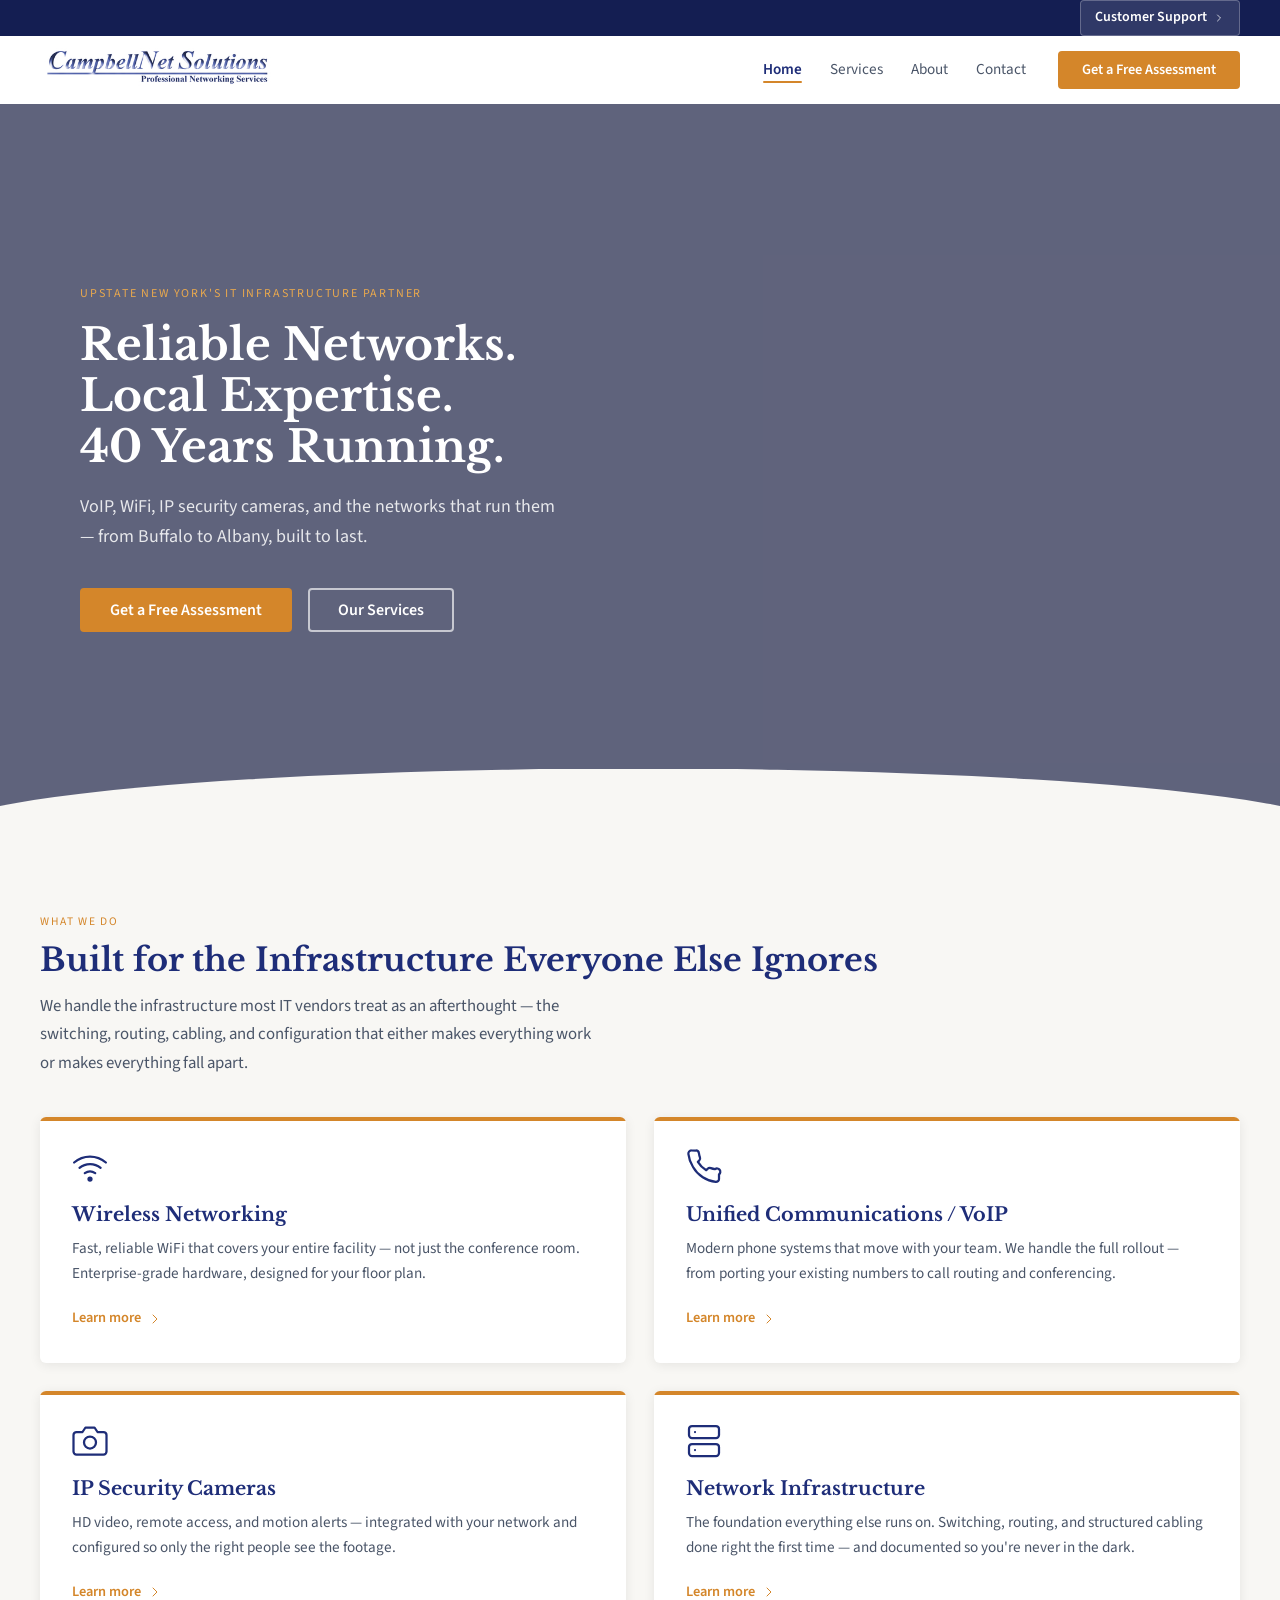
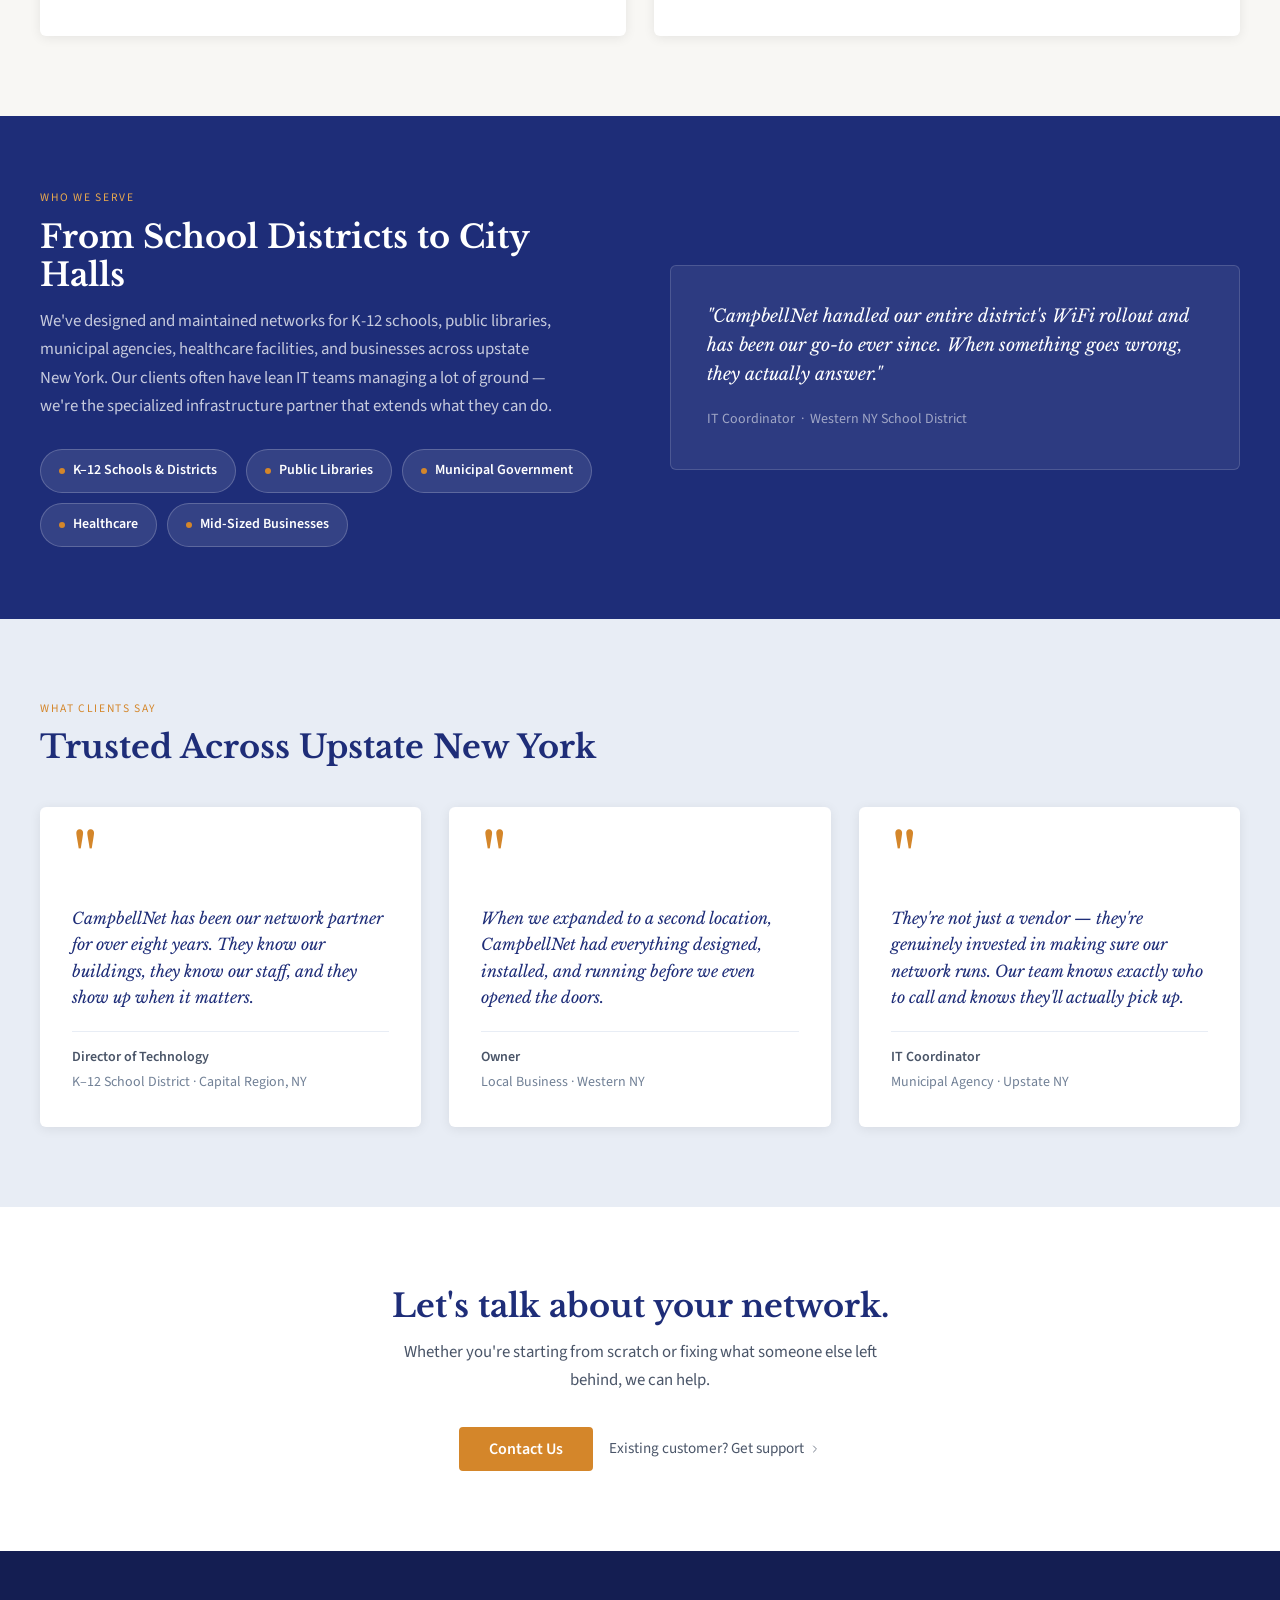
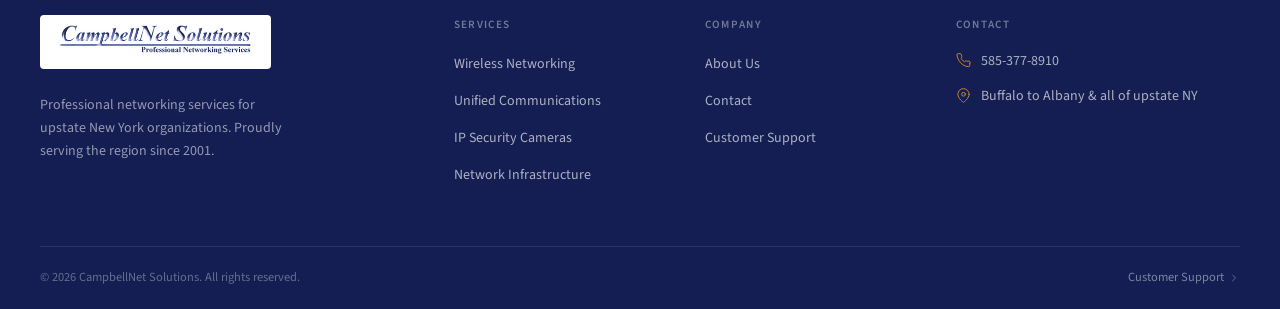
==== commit f17f9951: "Fix footer logo, 2001 founding year, bigger support link" ====
--- a/index.html
+++ b/index.html
@@ -324,7 +324,7 @@
     <div class="footer-grid">
       <div>
         <div class="footer-logo"><img src="campbellnet-logo.png" alt="CampbellNet Solutions"></div>
-        <p class="footer-tagline">Professional networking services for upstate New York organizations. Proudly serving the region since 1984.</p>
+        <p class="footer-tagline">Professional networking services for upstate New York organizations. Proudly serving the region since 2001.</p>
       </div>
       <div class="footer-col">
         <h4>Services</h4>
--- a/styles.css
+++ b/styles.css
@@ -103,14 +103,19 @@
   padding: 0 40px;
 }
 .utility-bar a {
-  font-size: 0.8rem;
-  color: rgba(255,255,255,0.85);
-  display: flex;
-  align-items: center;
-  gap: 5px;
-  transition: color 200ms;
-}
-.utility-bar a:hover { color: var(--amber-light); }
+  font-size: 0.875rem;
+  font-weight: 600;
+  color: white;
+  display: flex;
+  align-items: center;
+  gap: 6px;
+  background: rgba(255,255,255,0.12);
+  border: 1px solid rgba(255,255,255,0.25);
+  border-radius: var(--radius-btn);
+  padding: 5px 14px;
+  transition: background 200ms, border-color 200ms, color 200ms;
+}
+.utility-bar a:hover { background: rgba(255,255,255,0.2); border-color: rgba(255,255,255,0.45); color: white; }
 
 .nav-bar {
   background: var(--white);
@@ -282,7 +287,14 @@
   margin: 0 auto;
   padding-bottom: 48px;
 }
-.footer-logo img { height: 40px; width: auto; margin-bottom: 14px; filter: brightness(0) invert(1); opacity: 0.8; }
+.footer-logo {
+  display: inline-block;
+  background: white;
+  padding: 8px 14px;
+  border-radius: var(--radius-btn);
+  margin-bottom: 16px;
+}
+.footer-logo img { height: 38px; width: auto; display: block; }
 .footer-tagline { font-size: 0.875rem; color: rgba(255,255,255,0.55); line-height: 1.65; max-width: 260px; }
 .footer-col h4 { font-size: 0.7rem; font-weight: 600; letter-spacing: 0.12em; text-transform: uppercase; color: rgba(255,255,255,0.4); margin-bottom: 16px; }
 .footer-col li { margin-bottom: 10px; }
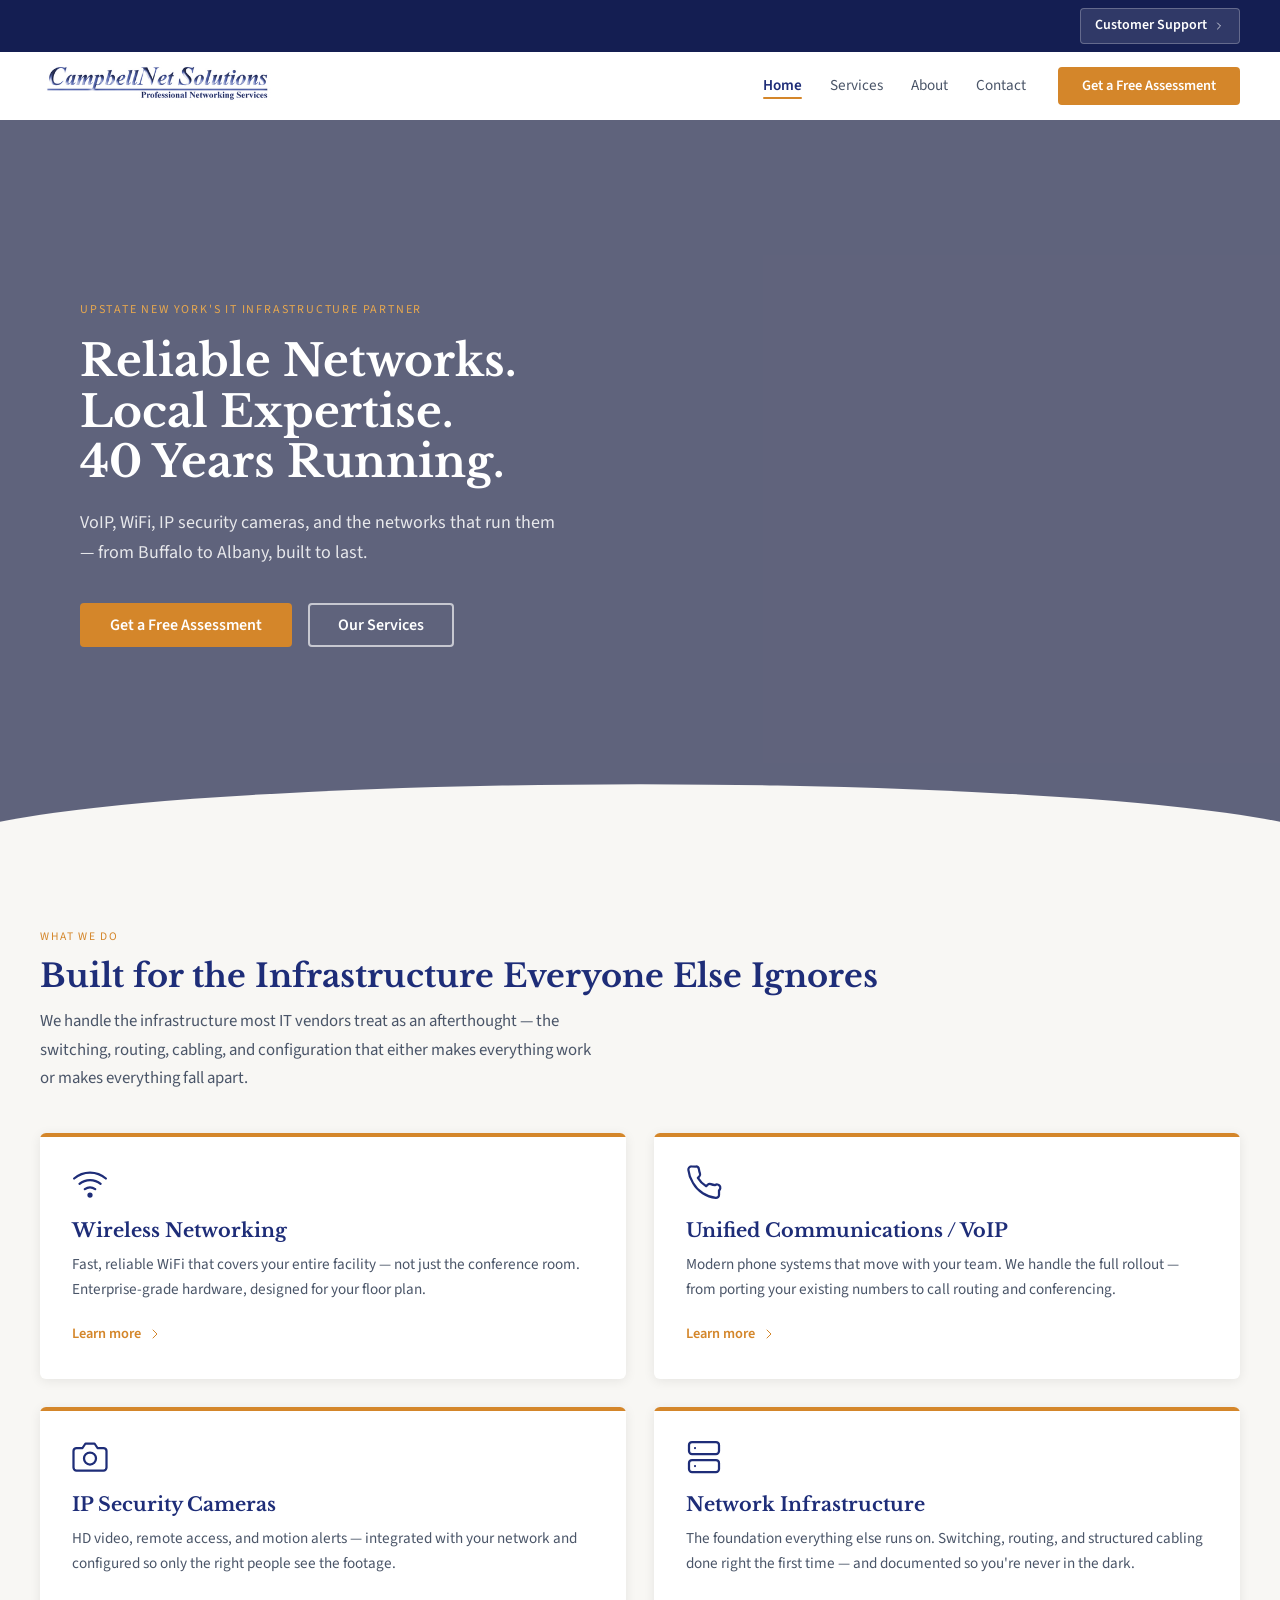
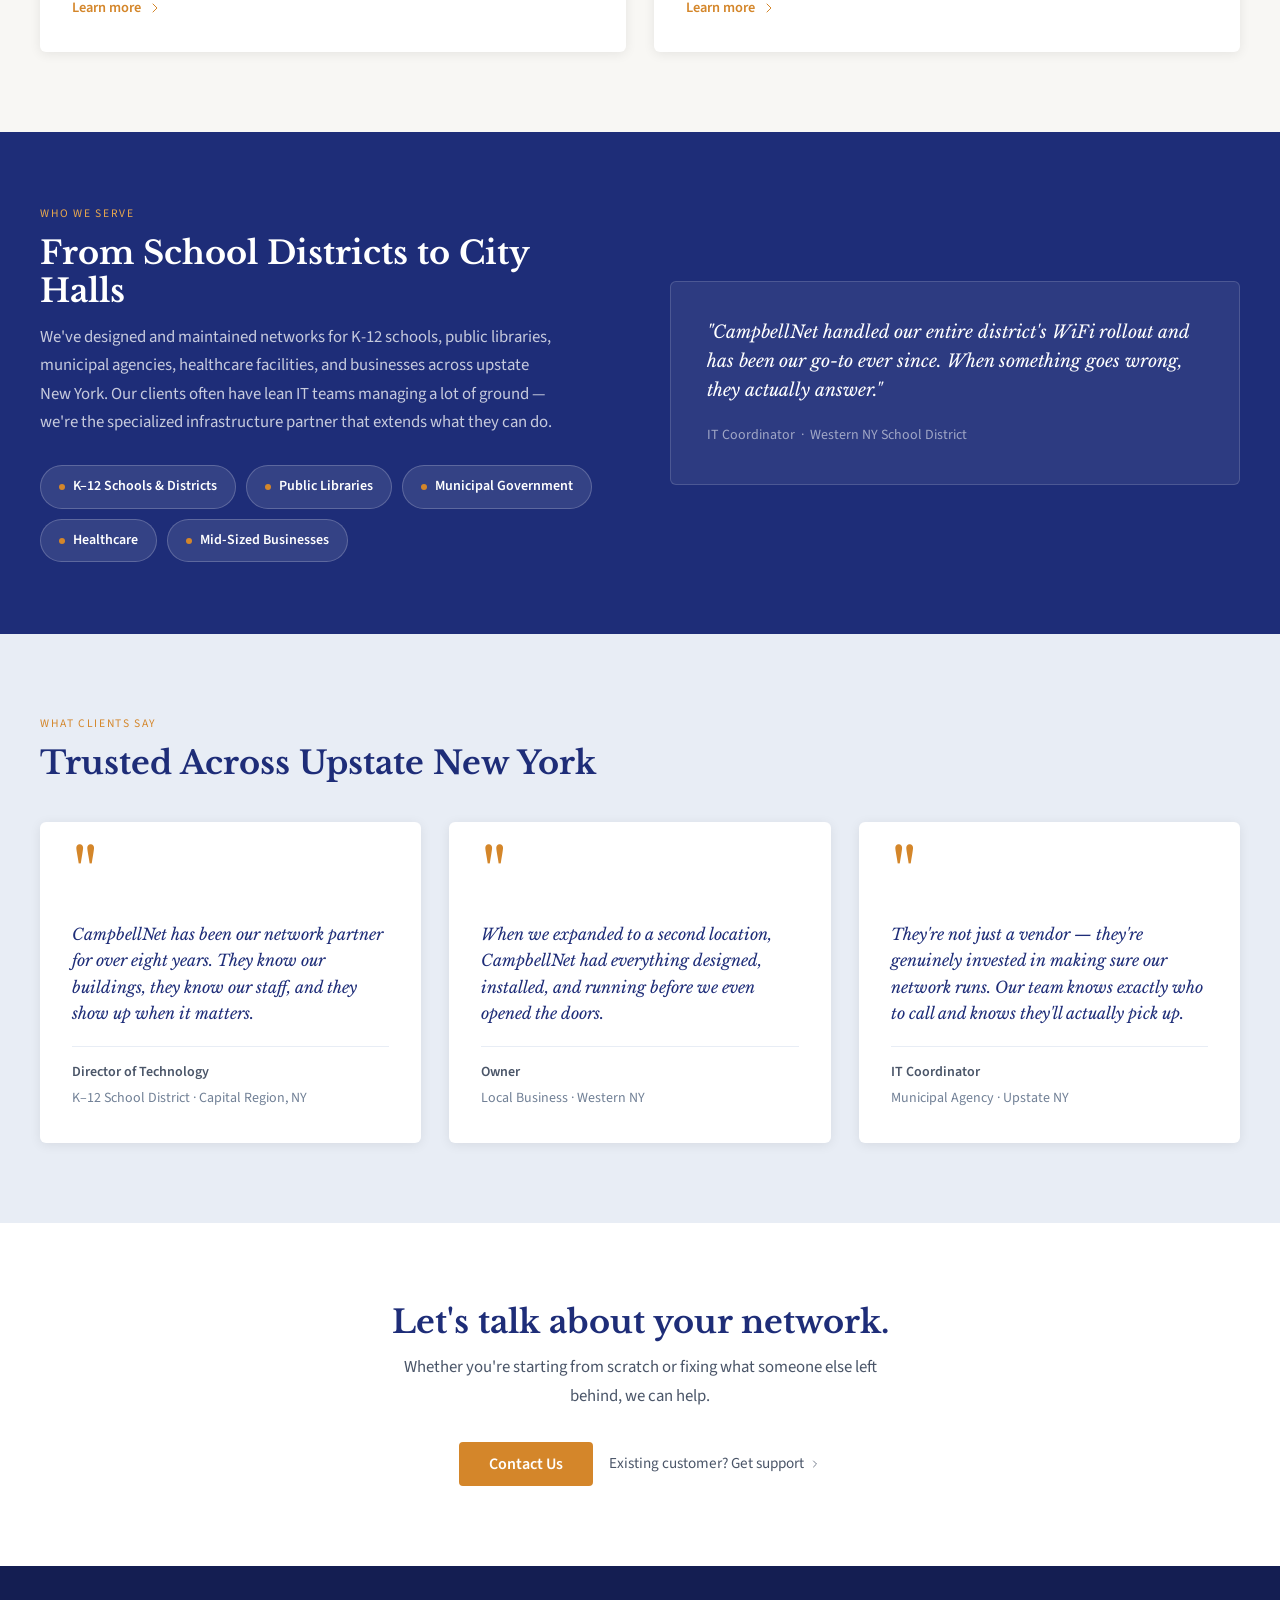
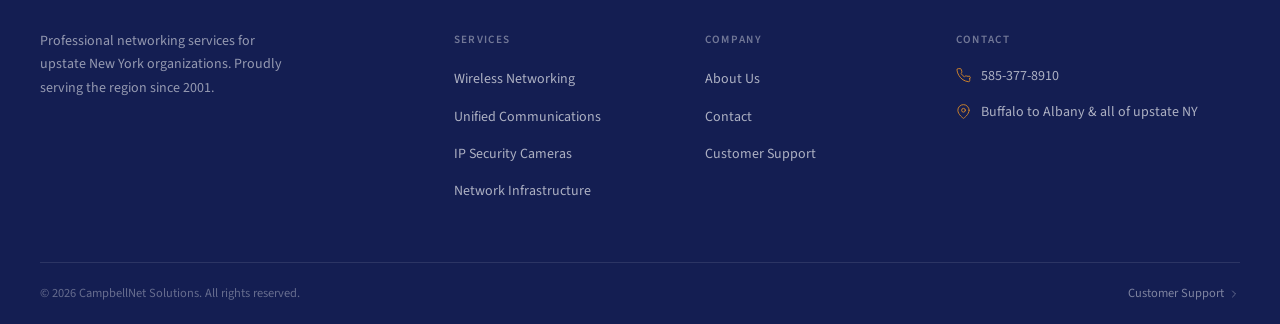
==== commit 21bad7c3: "Utility bar padding, remove footer logo" ====
--- a/index.html
+++ b/index.html
@@ -323,7 +323,6 @@
   <footer class="site-footer">
     <div class="footer-grid">
       <div>
-        <div class="footer-logo"><img src="campbellnet-logo.png" alt="CampbellNet Solutions"></div>
         <p class="footer-tagline">Professional networking services for upstate New York organizations. Proudly serving the region since 2001.</p>
       </div>
       <div class="footer-col">
--- a/styles.css
+++ b/styles.css
@@ -96,11 +96,10 @@
 
 .utility-bar {
   background: var(--navy-deep);
-  height: 36px;
   display: flex;
   align-items: center;
   justify-content: flex-end;
-  padding: 0 40px;
+  padding: 8px 40px;
 }
 .utility-bar a {
   font-size: 0.875rem;
@@ -287,14 +286,6 @@
   margin: 0 auto;
   padding-bottom: 48px;
 }
-.footer-logo {
-  display: inline-block;
-  background: white;
-  padding: 8px 14px;
-  border-radius: var(--radius-btn);
-  margin-bottom: 16px;
-}
-.footer-logo img { height: 38px; width: auto; display: block; }
 .footer-tagline { font-size: 0.875rem; color: rgba(255,255,255,0.55); line-height: 1.65; max-width: 260px; }
 .footer-col h4 { font-size: 0.7rem; font-weight: 600; letter-spacing: 0.12em; text-transform: uppercase; color: rgba(255,255,255,0.4); margin-bottom: 16px; }
 .footer-col li { margin-bottom: 10px; }
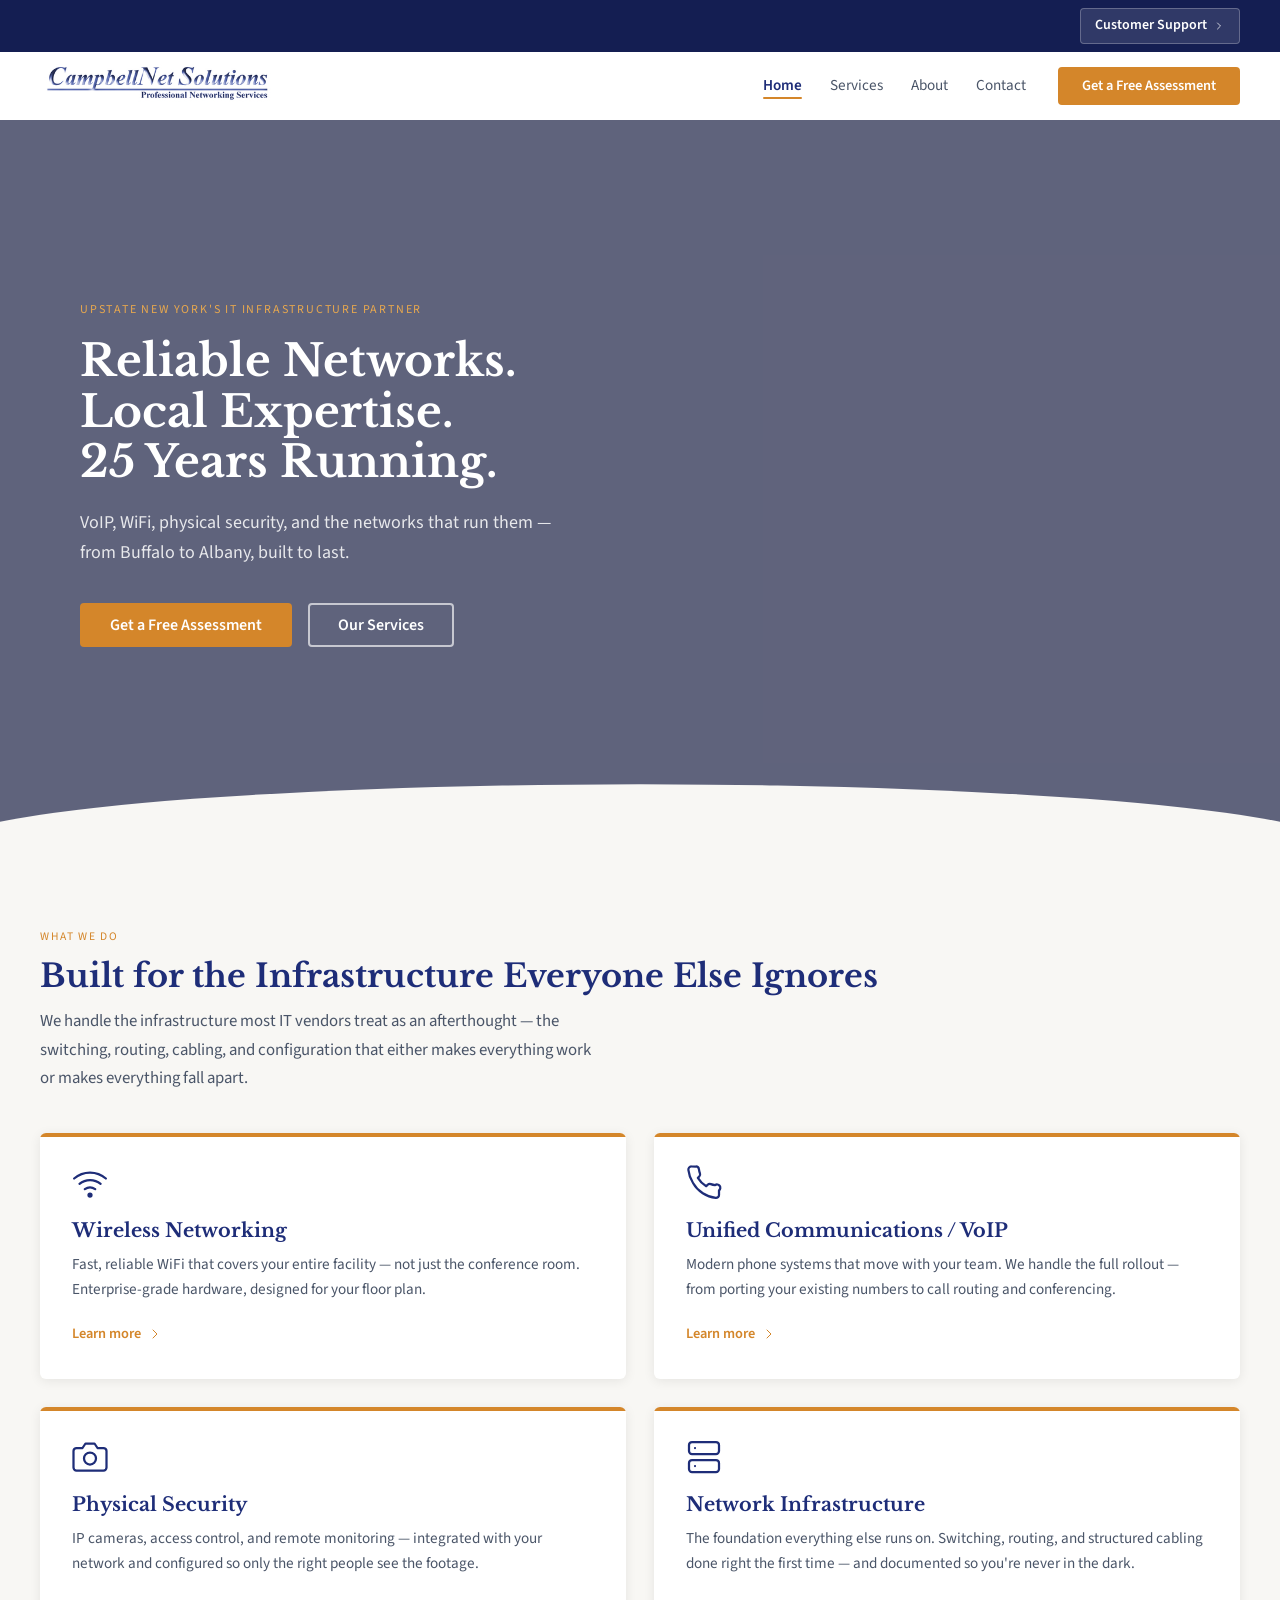
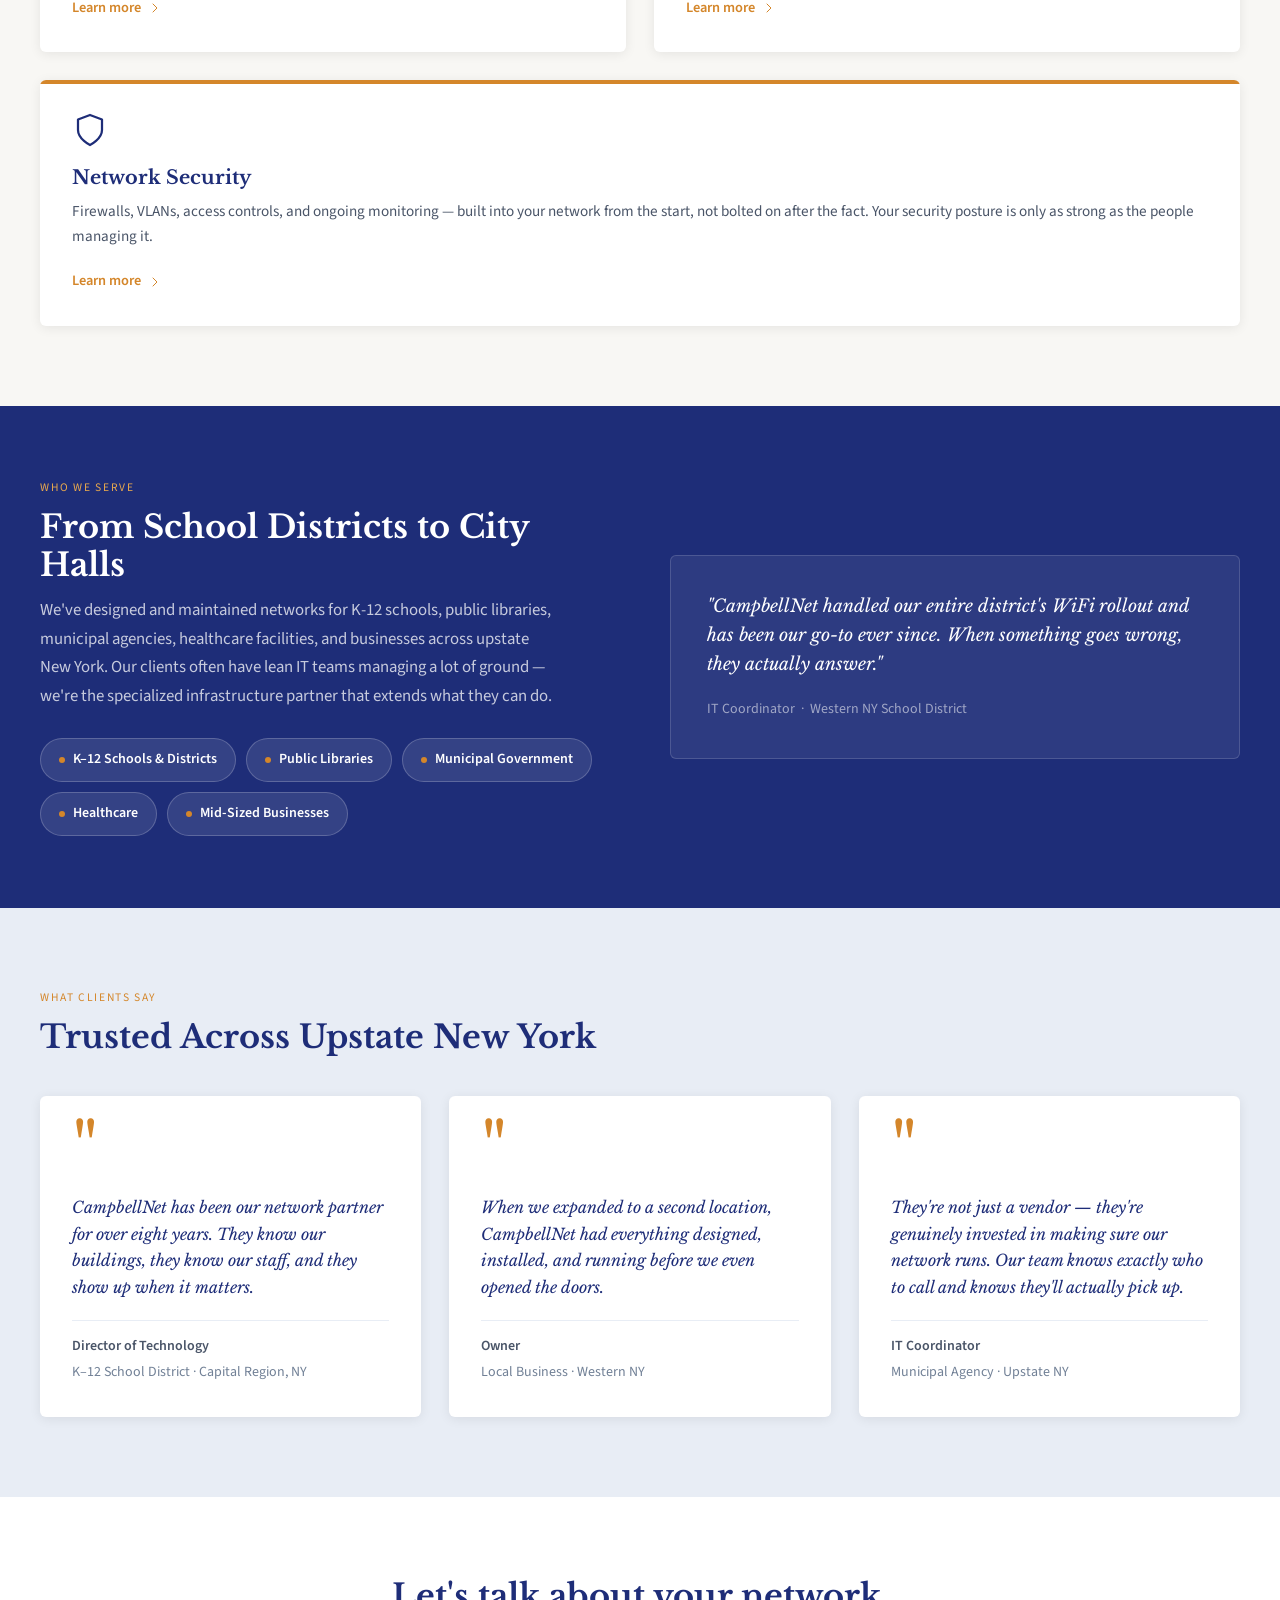
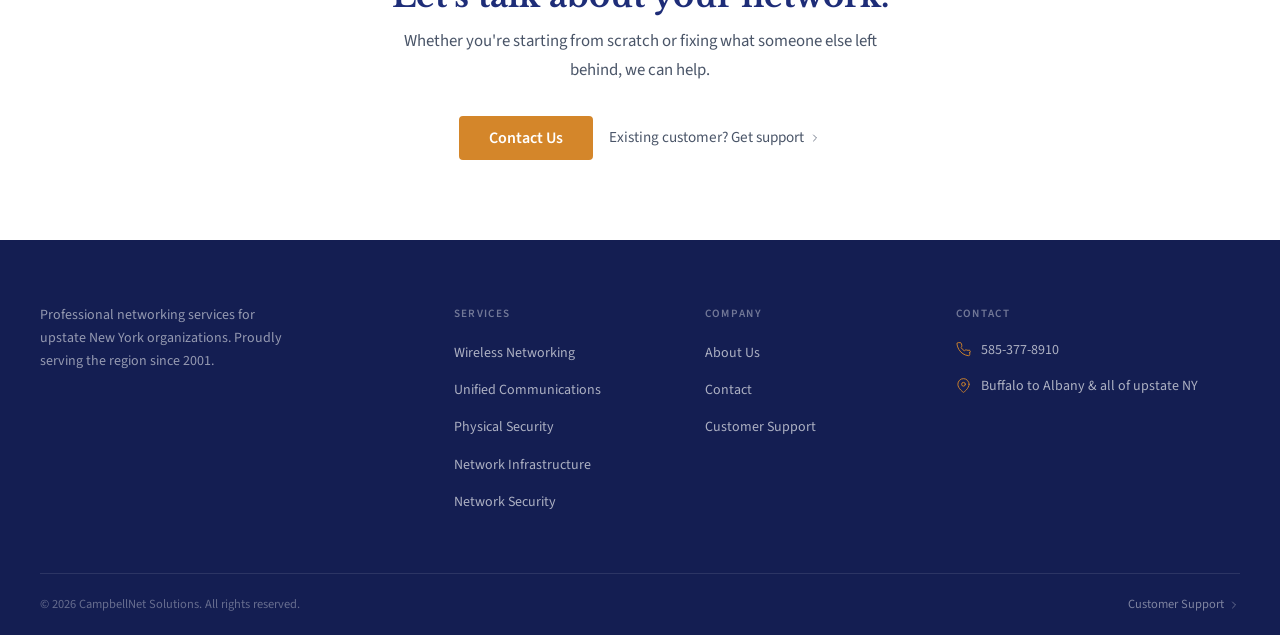
==== commit 8db9aecc: "Rename to Physical Security, add Network Security service, update to 25 years, Brian title, remove b" ====
--- a/index.html
+++ b/index.html
@@ -4,7 +4,7 @@
   <meta charset="UTF-8">
   <meta name="viewport" content="width=device-width, initial-scale=1.0">
   <title>CampbellNet Solutions — IT Infrastructure for Upstate New York</title>
-  <meta name="description" content="VoIP, enterprise WiFi, IP security cameras, and network infrastructure for businesses, schools, and municipalities from Buffalo to Albany.">
+  <meta name="description" content="VoIP, enterprise WiFi, physical security, and network infrastructure for businesses, schools, and municipalities from Buffalo to Albany.">
   <link rel="preconnect" href="https://fonts.googleapis.com">
   <link rel="preconnect" href="https://fonts.gstatic.com" crossorigin>
   <link href="https://fonts.googleapis.com/css2?family=Libre+Baskerville:ital,wght@0,400;0,700;1,400&family=Source+Sans+3:wght@400;600;700&display=swap" rel="stylesheet">
@@ -184,8 +184,8 @@
   <section class="hero">
     <div class="hero-content">
       <span class="hero-eyebrow">Upstate New York's IT Infrastructure Partner</span>
-      <h1>Reliable Networks.<br>Local Expertise.<br>40 Years Running.</h1>
-      <p class="hero-sub">VoIP, WiFi, IP security cameras, and the networks that run them — from Buffalo to Albany, built to last.</p>
+      <h1>Reliable Networks.<br>Local Expertise.<br>25 Years Running.</h1>
+      <p class="hero-sub">VoIP, WiFi, physical security, and the networks that run them — from Buffalo to Albany, built to last.</p>
       <div class="hero-ctas">
         <a href="contact.html" class="btn btn-primary">Get a Free Assessment</a>
         <a href="services.html" class="btn btn-ghost-white">Our Services</a>
@@ -232,9 +232,9 @@
               <path d="M23 19a2 2 0 0 1-2 2H3a2 2 0 0 1-2-2V8a2 2 0 0 1 2-2h4l2-3h6l2 3h4a2 2 0 0 1 2 2z"/>
               <circle cx="12" cy="13" r="4"/>
             </svg>
-            <h3>IP Security Cameras</h3>
-            <p>HD video, remote access, and motion alerts — integrated with your network and configured so only the right people see the footage.</p>
-            <a href="services.html#cameras" class="card-link">Learn more <svg class="icon icon-sm" viewBox="0 0 24 24"><polyline points="9 18 15 12 9 6"/></svg></a>
+            <h3>Physical Security</h3>
+            <p>IP cameras, access control, and remote monitoring — integrated with your network and configured so only the right people see the footage.</p>
+            <a href="services.html#security" class="card-link">Learn more <svg class="icon icon-sm" viewBox="0 0 24 24"><polyline points="9 18 15 12 9 6"/></svg></a>
           </div>
         </div>
 
@@ -248,6 +248,17 @@
             <h3>Network Infrastructure</h3>
             <p>The foundation everything else runs on. Switching, routing, and structured cabling done right the first time — and documented so you're never in the dark.</p>
             <a href="services.html#network" class="card-link">Learn more <svg class="icon icon-sm" viewBox="0 0 24 24"><polyline points="9 18 15 12 9 6"/></svg></a>
+          </div>
+        </div>
+
+        <div class="card reveal" style="grid-column: 1 / -1;">
+          <div class="card-body">
+            <svg class="card-icon" viewBox="0 0 24 24">
+              <path d="M12 22s8-4 8-10V5l-8-3-8 3v7c0 6 8 10 8 10z"/>
+            </svg>
+            <h3>Network Security</h3>
+            <p>Firewalls, VLANs, access controls, and ongoing monitoring — built into your network from the start, not bolted on after the fact. Your security posture is only as strong as the people managing it.</p>
+            <a href="services.html#netsecurity" class="card-link">Learn more <svg class="icon icon-sm" viewBox="0 0 24 24"><polyline points="9 18 15 12 9 6"/></svg></a>
           </div>
         </div>
 
@@ -330,8 +341,9 @@
         <ul>
           <li><a href="services.html#wifi">Wireless Networking</a></li>
           <li><a href="services.html#voip">Unified Communications</a></li>
-          <li><a href="services.html#cameras">IP Security Cameras</a></li>
+          <li><a href="services.html#security">Physical Security</a></li>
           <li><a href="services.html#network">Network Infrastructure</a></li>
+          <li><a href="services.html#netsecurity">Network Security</a></li>
         </ul>
       </div>
       <div class="footer-col">
